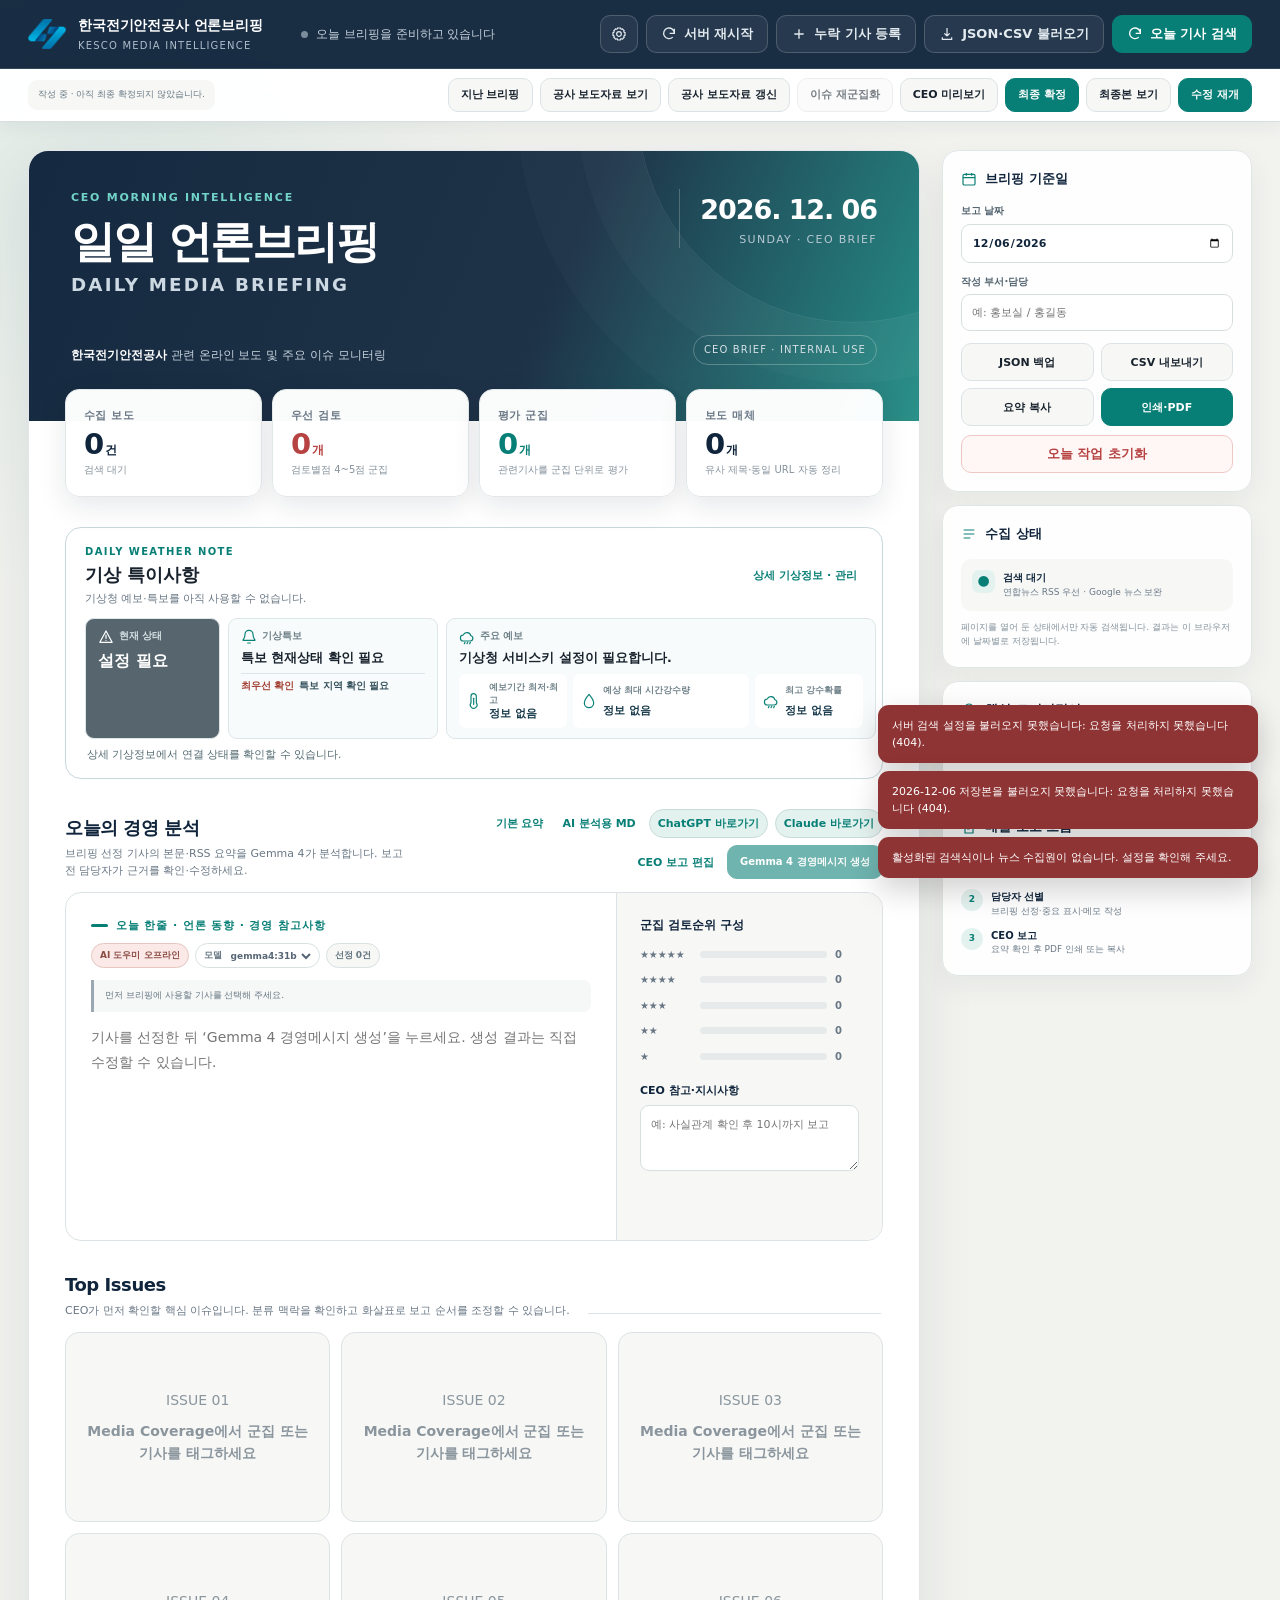
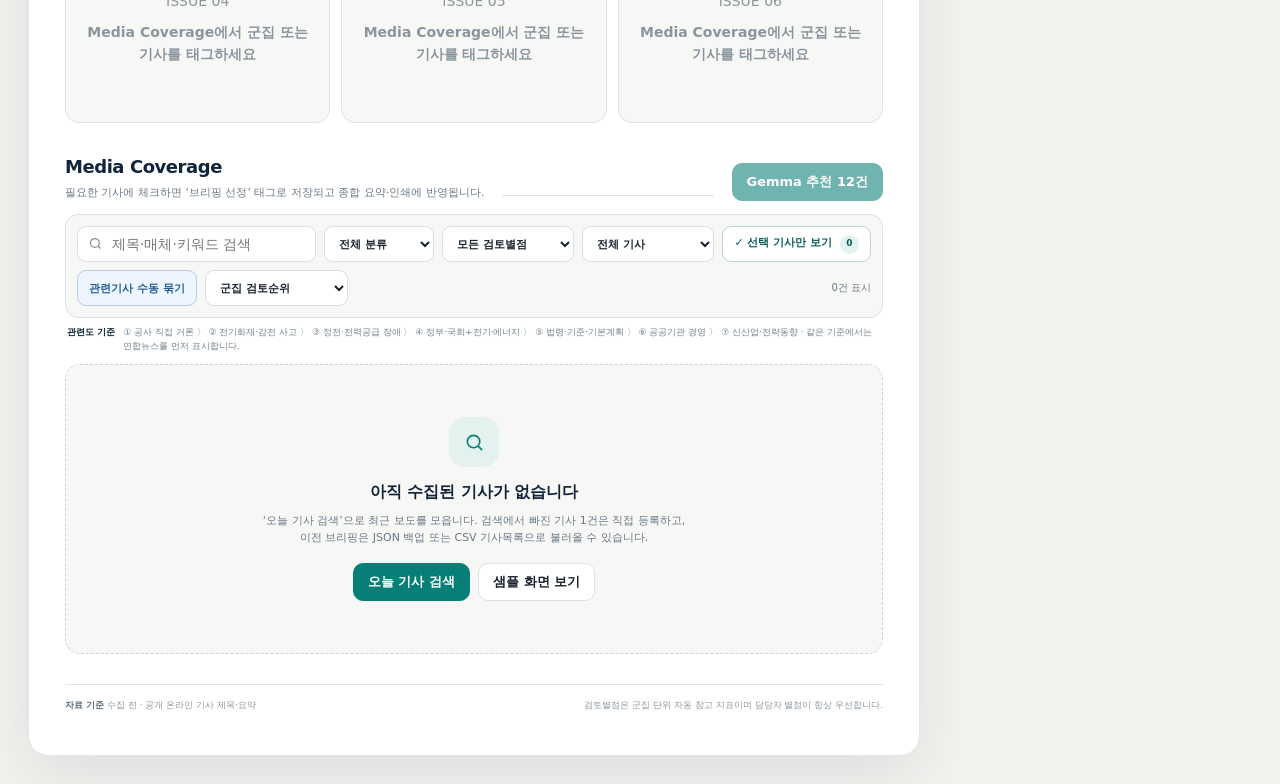
==== frontend/index.html @ 2bde9210 "feat: add external AI analysis shortcuts" ====
<!doctype html>
<html lang="ko">
<head>
  <meta charset="utf-8">
  <meta name="viewport" content="width=device-width, initial-scale=1">
  <meta name="color-scheme" content="light">
  <title>한국전기안전공사 CEO 언론브리핑</title>
  <link rel="icon" href="assets/kesco-symbol.png" type="image/png">
  <link rel="stylesheet" href="css/app.css?v=20260722-1">
  <link rel="stylesheet" href="css/print.css">
</head>
<body>
  <header class="appbar no-print">
    <div class="appbar-inner">
      <div class="brand" aria-label="한국전기안전공사 언론브리핑">
        <div class="brand-mark" aria-hidden="true">
          <img src="assets/kesco-symbol.png" alt="" width="38" height="30">
        </div>
        <div><strong>한국전기안전공사 언론브리핑</strong><small>KESCO MEDIA INTELLIGENCE</small></div>
      </div>
      <div class="appbar-status" aria-live="polite">
        <span id="statusDot" class="status-dot"></span>
        <span id="globalStatus">오늘 브리핑을 준비하고 있습니다</span>
        <strong id="searchProgressPercent" class="search-progress-percent" hidden>0%</strong>
      </div>
      <nav class="appbar-actions" aria-label="주요 작업">
        <button class="btn btn-ghost btn-icon" id="settingsBtn" title="검색 설정" aria-label="검색 설정">
          <svg viewBox="0 0 24 24" fill="none" stroke="currentColor" stroke-width="1.8"><path d="M12 15.5a3.5 3.5 0 1 0 0-7 3.5 3.5 0 0 0 0 7Z"/><path d="M19.4 15a1.7 1.7 0 0 0 .34 1.88l.06.06-2.83 2.83-.06-.06a1.7 1.7 0 0 0-1.88-.34 1.7 1.7 0 0 0-1.03 1.55V21h-4v-.08a1.7 1.7 0 0 0-1.03-1.55 1.7 1.7 0 0 0-1.88.34l-.06.06-2.83-2.83.06-.06A1.7 1.7 0 0 0 4.6 15a1.7 1.7 0 0 0-1.52-1H3v-4h.08A1.7 1.7 0 0 0 4.6 9a1.7 1.7 0 0 0-.34-1.88l-.06-.06 2.83-2.83.06.06A1.7 1.7 0 0 0 9 4.6 1.7 1.7 0 0 0 10 3.08V3h4v.08A1.7 1.7 0 0 0 15 4.6a1.7 1.7 0 0 0 1.88-.34l.06-.06 2.83 2.83-.06.06A1.7 1.7 0 0 0 19.4 9a1.7 1.7 0 0 0 1.52 1H21v4h-.08A1.7 1.7 0 0 0 19.4 15Z"/></svg>
        </button>
        <button class="btn btn-ghost" id="restartServerBtn" type="button" title="로컬 서버를 재시작합니다">
          <svg viewBox="0 0 24 24" fill="none" stroke="currentColor" stroke-width="2"><path d="M20 11a8 8 0 1 0-2.34 5.66M20 4v7h-7"/></svg>서버 재시작
        </button>
        <button class="btn btn-ghost hide-mobile" id="addArticleBtn" title="자동 검색에서 빠진 기사 1건을 직접 등록합니다">
          <svg viewBox="0 0 24 24" fill="none" stroke="currentColor" stroke-width="2"><path d="M12 5v14M5 12h14"/></svg>누락 기사 등록
        </button>
        <button class="btn btn-ghost hide-mobile" id="importBtn" title="이전에 내보낸 브리핑 JSON 백업 또는 CSV 기사목록을 불러옵니다">
          <svg viewBox="0 0 24 24" fill="none" stroke="currentColor" stroke-width="1.8"><path d="M12 3v12m0 0 4-4m-4 4-4-4M5 17v3h14v-3"/></svg>JSON·CSV 불러오기
        </button>
        <button class="btn btn-primary" id="refreshBtn" data-testid="refresh-news">
          <svg viewBox="0 0 24 24" fill="none" stroke="currentColor" stroke-width="2"><path d="M20 11a8 8 0 1 0-2.34 5.66M20 4v7h-7"/></svg><span>오늘 기사 검색</span>
        </button>
      </nav>
    </div>
    <div id="searchProgress" class="search-progress" role="progressbar" aria-label="오늘 기사 검색 진행률" aria-valuemin="0" aria-valuemax="100" aria-valuenow="0" hidden>
      <span id="searchProgressBar"></span>
    </div>
  </header>

  <section class="phase-actions no-print" aria-label="CEO 보고 작업">
    <div class="phase-actions-inner">
      <p class="briefing-state" id="briefingState">작성 중 · 아직 최종 확정되지 않았습니다.</p>
      <button class="btn btn-subtle" id="historyBtn">지난 브리핑</button>
      <button class="btn btn-subtle" id="viewKescoPressBtn">공사 보도자료 보기</button>
      <button class="btn btn-subtle" id="refreshKescoPressBtn" title="공사 홍보센터의 최신 보도자료 원문을 별도로 저장합니다">공사 보도자료 갱신</button>
      <button class="btn btn-subtle" id="reclusterBtn" data-testid="recluster-issues" disabled>이슈 재군집화</button>
      <button class="btn btn-subtle" id="previewBtn">CEO 미리보기</button>
      <button class="btn btn-primary" id="finalizeBtn">최종 확정</button>
      <button class="btn btn-subtle" id="finalReportBtn" hidden>최종본 보기</button>
      <button class="btn btn-primary" id="reopenBtn" hidden>수정 재개</button>
    </div>
  </section>

  <main class="workspace">
    <article class="report" id="report">
      <section class="report-masthead">
        <div class="masthead-top">
          <div>
            <p class="eyebrow">CEO Morning Intelligence</p>
            <h1>일일 언론브리핑<span>DAILY MEDIA BRIEFING</span></h1>
          </div>
          <div class="report-date-box">
            <strong id="mastheadDate">2026. 07. 15</strong>
            <span id="mastheadDay">WEDNESDAY · 08:00 KST</span>
          </div>
        </div>
        <div class="masthead-bottom">
          <div class="scope-line"><strong>한국전기안전공사</strong> 관련 온라인 보도 및 주요 이슈 모니터링</div>
          <div class="confidential">CEO BRIEF · INTERNAL USE</div>
        </div>
      </section>
      <div class="demo-banner">샘플 화면입니다. 실제 보고에 사용하기 전에 ‘오늘 기사 검색’을 실행하거나 실제 기사를 가져오세요.</div>

      <div class="report-body">
        <section class="kpis" aria-label="핵심 지표">
          <div class="kpi">
            <div class="kpi-label">수집 보도</div><div class="kpi-value" id="kpiTotal">0<small>건</small></div><div class="kpi-note" id="kpiTotalNote">검색 대기</div>
          </div>
          <div class="kpi risk">
            <div class="kpi-label">우선 검토</div><div class="kpi-value" id="kpiRisk">0<small>개</small></div><div class="kpi-note">검토별점 4~5점 군집</div>
          </div>
          <div class="kpi positive">
            <div class="kpi-label">평가 군집</div><div class="kpi-value" id="kpiPositive">0<small>개</small></div><div class="kpi-note">관련기사를 군집 단위로 평가</div>
          </div>
          <div class="kpi">
            <div class="kpi-label">보도 매체</div><div class="kpi-value" id="kpiSources">0<small>개</small></div><div class="kpi-note" id="kpiSourceNote">중복 제목 자동 정리</div>
          </div>
        </section>

        <section class="section weather-briefing weather-briefing-compact" id="weatherPanel" aria-labelledby="weatherTitle">
          <div class="weather-compact-heading">
            <div>
              <p class="weather-eyebrow">DAILY WEATHER NOTE</p>
              <h2 id="weatherTitle">기상 특이사항</h2>
              <p id="weatherCompactSource">기상청 예보·특보를 확인하는 중입니다.</p>
            </div>
            <button class="mini-action no-print" id="weatherOpenBtn" type="button">상세 기상정보 · 관리</button>
          </div>
          <div class="weather-compact-content">
            <div class="weather-compact-level">
              <div class="weather-compact-label"><svg aria-hidden="true" viewBox="0 0 24 24"><path d="M12 3 2.8 20h18.4L12 3Z"/><path d="M12 9v5m0 3h.01"/></svg><span>현재 상태</span></div>
              <strong id="weatherCompactLevel">확인 중</strong>
            </div>
            <div class="weather-compact-item">
              <div class="weather-compact-label"><svg aria-hidden="true" viewBox="0 0 24 24"><path d="M18 8a6 6 0 0 0-12 0c0 7-3 7-3 9h18c0-2-3-2-3-9ZM10 21h4"/></svg><span>기상특보</span></div>
              <strong id="weatherCompactAlerts">특보 상태 확인 중</strong>
              <p class="weather-compact-focus"><span>최우선 확인</span><b id="weatherCompactFocus">지역 확인 중</b></p>
            </div>
            <div class="weather-compact-item weather-compact-forecast">
              <div class="weather-compact-label"><svg aria-hidden="true" viewBox="0 0 24 24"><path d="M7 18h10a4 4 0 0 0 .7-7.9A6 6 0 0 0 6.3 9 4.5 4.5 0 0 0 7 18Z"/><path d="m9 20-1 2m5-2-1 2m5-2-1 2"/></svg><span>주요 예보</span></div>
              <strong id="weatherCompactForecast">예보를 불러오는 중입니다.</strong>
              <div class="weather-compact-metrics" aria-label="핵심 기상 수치">
                <span><svg aria-hidden="true" viewBox="0 0 24 24"><path d="M14 14.8V5a4 4 0 0 0-8 0v9.8a5 5 0 1 0 8 0Z"/><path d="M10 8v9"/></svg><b>예보기간 최저·최고</b><strong id="weatherCompactTemperature">확인 중</strong></span>
                <span><svg aria-hidden="true" viewBox="0 0 24 24"><path d="M12 2S5 10 5 15a7 7 0 0 0 14 0c0-5-7-13-7-13Z"/></svg><b>예상 최대 시간강수량</b><strong id="weatherCompactRainfall">확인 중</strong></span>
                <span><svg aria-hidden="true" viewBox="0 0 24 24"><path d="M7 18h10a4 4 0 0 0 .7-7.9A6 6 0 0 0 6.3 9 4.5 4.5 0 0 0 7 18Z"/><path d="m9 20-1 2m5-2-1 2m5-2-1 2"/></svg><b>최고 강수확률</b><strong id="weatherCompactProbability">확인 중</strong></span>
              </div>
            </div>
          </div>
          <p class="weather-compact-notice" id="weatherCompactNotice" role="status"></p>
        </section>

        <section class="section">
          <div class="section-heading">
            <div><h2>오늘의 경영 분석</h2><p>브리핑 선정 기사의 본문·RSS 요약을 Gemma 4가 분석합니다. 보고 전 담당자가 근거를 확인·수정하세요.</p></div>
            <div class="section-rule"></div>
            <div class="summary-heading-actions no-print">
              <button class="mini-action" id="ruleSummaryBtn">기본 요약</button>
              <button class="mini-action" id="markdownExportBtn">AI 분석용 MD</button>
              <button class="mini-action external-ai-shortcut" id="chatGptShortcutBtn" type="button" title="분석 프롬프트를 복사하고 ChatGPT 새 대화를 엽니다. MD 파일은 직접 첨부하세요.">ChatGPT 바로가기</button>
              <button class="mini-action external-ai-shortcut" id="claudeShortcutBtn" type="button" title="분석 프롬프트를 복사하고 Claude 새 대화를 엽니다. MD 파일은 직접 첨부하세요.">Claude 바로가기</button>
              <button class="mini-action" id="reportDraftBtn">CEO 보고 편집</button>
              <button class="btn btn-primary ai-generate-btn" id="generateAiSummaryBtn">Gemma 4 경영메시지 생성</button>
            </div>
          </div>
          <div class="summary-card">
            <div class="summary-main">
              <div class="summary-label">오늘 한줄 · 언론 동향 · 경영 참고사항</div>
              <div class="ai-summary-tools no-print">
                <span class="ai-pill" id="aiConnectionState">AI 도우미 확인 중</span>
                <label class="ai-model-wrap" for="aiModelSelect">모델
                  <select class="ai-model-select" id="aiModelSelect"><option value="gemma4:31b">gemma4:31b</option><option value="gemma4:26b">gemma4:26b</option><option value="gemma4:e4b">gemma4:e4b</option><option value="gemma4:e2b">gemma4:e2b</option></select>
                </label>
                <span class="ai-pill" id="aiCoverageState">선정 0건</span>
              </div>
              <div class="ai-summary-status no-print" id="aiSummaryStatus">원클릭 실행 파일로 AI 도우미를 시작하면 선정 기사 분석을 사용할 수 있습니다.</div>
              <textarea id="summaryEditor" class="summary-editor" aria-label="CEO 핵심 경영메시지" placeholder="기사를 선정한 뒤 ‘Gemma 4 경영메시지 생성’을 누르세요. 생성 결과는 직접 수정할 수 있습니다."></textarea>
              <div id="printSummary" class="print-summary"></div>
            </div>
            <aside class="summary-side">
              <h3>군집 검토순위 구성</h3>
              <div class="risk-stack">
                <div class="risk-row"><span>★★★★★</span><div class="risk-track"><div id="star5Bar" class="risk-fill star-5" style="width:0"></div></div><strong id="star5Count">0</strong></div>
                <div class="risk-row"><span>★★★★</span><div class="risk-track"><div id="star4Bar" class="risk-fill star-4" style="width:0"></div></div><strong id="star4Count">0</strong></div>
                <div class="risk-row"><span>★★★</span><div class="risk-track"><div id="star3Bar" class="risk-fill star-3" style="width:0"></div></div><strong id="star3Count">0</strong></div>
                <div class="risk-row"><span>★★</span><div class="risk-track"><div id="star2Bar" class="risk-fill star-2" style="width:0"></div></div><strong id="star2Count">0</strong></div>
                <div class="risk-row"><span>★</span><div class="risk-track"><div id="star1Bar" class="risk-fill star-1" style="width:0"></div></div><strong id="star1Count">0</strong></div>
              </div>
              <div class="action-note">
                <label for="actionNote">CEO 참고·지시사항</label>
                <textarea id="actionNote" placeholder="예: 사실관계 확인 후 10시까지 보고"></textarea>
                <div id="printActionNote" class="print-action-note"></div>
              </div>
            </aside>
          </div>
        </section>

        <section class="section">
          <div class="section-heading"><div><h2>Top Issues</h2><p>CEO가 먼저 확인할 핵심 이슈입니다. 분류 맥락을 확인하고 화살표로 보고 순서를 조정할 수 있습니다.</p></div><div class="section-rule"></div></div>
          <div class="issues-grid" id="topIssues"></div>
        </section>

        <section class="section" id="articlesSection">
          <div class="section-heading"><div><h2>Media Coverage</h2><p>필요한 기사에 체크하면 ‘브리핑 선정’ 태그로 저장되고 종합 요약·인쇄에 반영됩니다.</p></div><div class="section-rule"></div><button class="btn btn-primary no-print" id="autoSelectBtn" type="button" aria-busy="false">Gemma 추천 12건</button></div>
          <div class="article-toolbar no-print">
            <div class="search-box">
              <svg viewBox="0 0 24 24" fill="none" stroke="currentColor" stroke-width="2"><circle cx="11" cy="11" r="7"/><path d="m20 20-4-4"/></svg>
              <label class="sr-only" for="articleSearch">기사 내 검색</label>
              <input id="articleSearch" type="search" placeholder="제목·매체·키워드 검색">
            </div>
            <label class="sr-only" for="categoryFilter">분류 필터</label>
            <select id="categoryFilter" class="control-select"><option value="all">전체 분류</option></select>
            <label class="sr-only" for="riskFilter">검토별점 필터</label>
            <select id="riskFilter" class="control-select">
              <option value="all">모든 검토별점</option><option value="5">★★★★★</option><option value="4">★★★★</option><option value="3">★★★</option><option value="2">★★</option><option value="1">★</option>
            </select>
            <label class="sr-only" for="selectionFilter">선정 상태 필터</label>
            <select id="selectionFilter" class="control-select"><option value="all">전체 기사</option><option value="selected">브리핑 선정만</option><option value="starred">중요 표시만</option><option value="unselected">미선정만</option></select>
            <button type="button" id="selectedOnlyBtn" class="selection-toggle" aria-pressed="false">✓ 선택 기사만 보기 <strong id="selectedOnlyCount">0</strong></button>
            <button type="button" id="manualGroupModeBtn" class="manual-group-btn">관련기사 수동 묶기</button>
            <label class="sr-only" for="sortOrder">정렬</label>
            <select id="sortOrder" class="control-select"><option value="review">군집 검토순위</option><option value="relevance">공사 관련도순</option><option value="collection">관련기사 수집순</option><option value="newest">최신순</option><option value="source">매체순</option></select>
            <span class="count-label" id="visibleCount">0건 표시</span>
          </div>
          <div class="relevance-guide no-print"><strong>관련도 기준</strong><span>① 공사 직접 거론 〉 ② 전기화재·감전 사고 〉 ③ 정전·전력공급 장애 〉 ④ 정부·국회+전기·에너지 〉 ⑤ 법령·기준·기본계획 〉 ⑥ 공공기관 경영 〉 ⑦ 신산업·전략동향 · 같은 기준에서는 연합뉴스를 먼저 표시합니다.</span></div>
          <div class="articles" id="articleList" data-testid="article-list"></div>
        </section>

        <footer class="report-footer">
          <div><strong>자료 기준</strong> <span id="footerTimestamp">수집 전</span> · 공개 온라인 기사 제목·요약</div>
          <div>검토별점은 군집 단위 자동 참고 지표이며 담당자 별점이 항상 우선합니다.</div>
        </footer>
      </div>
    </article>

    <aside class="side-panel no-print">
      <section class="side-card">
        <h2>
          <svg viewBox="0 0 24 24" fill="none" stroke="currentColor" stroke-width="1.8"><rect x="3" y="5" width="18" height="16" rx="2"/><path d="M16 3v4M8 3v4M3 10h18"/></svg>
          브리핑 기준일
        </h2>
        <div class="field"><label for="reportDate">보고 날짜</label><input id="reportDate" class="date-input" type="date"></div>
        <div class="field"><label for="preparedBy">작성 부서·담당</label><input id="preparedBy" type="text" placeholder="예: 홍보실 / 홍길동"></div>
        <div class="side-actions">
          <button class="btn btn-subtle" id="exportBtn">JSON 백업</button>
          <button class="btn btn-subtle" id="csvBtn">CSV 내보내기</button>
          <button class="btn btn-subtle" id="copySummaryBtn">요약 복사</button>
          <button class="btn btn-primary" id="printBtn">인쇄·PDF</button>
        </div>
        <button class="btn btn-danger" id="resetTodayBtn" type="button">오늘 작업 초기화</button>
      </section>

      <section class="side-card">
        <h2>
          <svg viewBox="0 0 24 24" fill="none" stroke="currentColor" stroke-width="1.8"><path d="M4 6h16M4 12h16M4 18h10"/></svg>
          수집 상태
        </h2>
        <div class="source-state" id="sourceStateBox">
          <div class="source-line">
            <div class="source-icon">●</div>
            <div><strong id="sourceStateTitle">검색 대기</strong><span id="sourceStateDetail">연합뉴스 RSS 우선 · Google 뉴스 보완</span></div>
          </div>
        </div>
        <details class="collection-errors" id="collectionErrors" hidden>
          <summary id="collectionErrorsSummary">수집 오류 상세</summary>
          <ul id="collectionErrorsList"></ul>
        </details>
        <p class="helper">페이지를 열어 둔 상태에서만 자동 검색됩니다. 결과는 이 브라우저에 날짜별로 저장됩니다.</p>
      </section>

      <section class="side-card">
        <h2>
          <svg viewBox="0 0 24 24" fill="none" stroke="currentColor" stroke-width="1.8"><path d="M20 13c0 5-3.5 8-8 8s-8-3-8-8 3.5-10 8-10 8 5 8 10Z"/><path d="M8 13h8M12 9v8"/></svg>
          핵심 모니터링어
        </h2>
        <div class="keyword-cloud" id="keywordCloud"></div>
        <button class="mini-action" id="editKeywordsBtn" style="margin-top:12px">검색식 편집 →</button>
      </section>

      <section class="side-card">
        <h2>
          <svg viewBox="0 0 24 24" fill="none" stroke="currentColor" stroke-width="1.8"><path d="M6 3h12v18H6zM9 7h6M9 11h6M9 15h4"/></svg>
          매일 보고 흐름
        </h2>
        <div class="workflow">
          <div class="workflow-step"><span>1</span><div><strong>자동 수집</strong><small>열 때 당일 기사 검색·중복 제거</small></div></div>
          <div class="workflow-step"><span>2</span><div><strong>담당자 선별</strong><small>브리핑 선정·중요 표시·메모 작성</small></div></div>
          <div class="workflow-step"><span>3</span><div><strong>CEO 보고</strong><small>요약 확인 후 PDF 인쇄 또는 복사</small></div></div>
        </div>
      </section>
    </aside>
  </main>

  <input id="fileInput" type="file" accept=".json,.csv,application/json,text/csv" hidden>

  <div class="overlay" id="weatherOverlay" role="dialog" aria-modal="true" aria-labelledby="weatherDetailTitle">
    <div class="modal weather-detail-modal">
      <div class="modal-header"><div><h2 id="weatherDetailTitle">상세 기상정보·선제대응 검토</h2><p id="weatherSourceMeta">기상청 예보·특보 연결 상태를 확인하는 중입니다.</p></div><button class="close-btn" data-close="weatherOverlay" aria-label="닫기">×</button></div>
      <div class="modal-body">
        <div class="weather-detail-toolbar no-print">
          <label class="weather-region-control">표시 권역
            <select id="weatherRegionSelect">
              <option value="national">전국</option>
              <option value="capital">수도권</option>
              <option value="gangwon">강원권</option>
              <option value="chungcheong">충청권</option>
              <option value="honam">호남권</option>
              <option value="yeongnam">영남권</option>
              <option value="jeju">제주권</option>
            </select>
          </label>
        </div>
        <div class="weather-detail-tabs no-print" role="tablist" aria-label="상세 기상정보 구분">
          <button class="active" type="button" role="tab" aria-selected="true" data-weather-tab="overview">종합판단</button>
          <button type="button" role="tab" aria-selected="false" data-weather-tab="response">특보·대응 <span id="weatherResponseTabCount">0</span></button>
          <button type="button" role="tab" aria-selected="false" data-weather-tab="regions">권역비교</button>
        </div>
        <div class="weather-briefing weather-detail-shell" id="weatherDetailPanel">
          <div class="weather-tab-panel active" data-weather-tab-panel="overview" role="tabpanel">
            <div class="weather-overview-card" id="weatherOverviewCard">
              <div class="weather-level-box">
                <span id="weatherLevelLabel">전국 위험도</span>
                <strong id="weatherLevel">확인 중</strong>
                <small id="weatherAlertCount">특보 상태 확인 중</small>
              </div>
              <div class="weather-days" id="weatherDays" aria-label="7일 기상 전망"></div>
            </div>
            <div class="weather-detail-insights" id="weatherDetailInsights" aria-label="핵심 위험 판단">
              <article class="priority"><span>최우선 확인 지역</span><strong id="weatherDetailPriority">확인 중</strong><small>공식 특보 최고 단계 기준</small></article>
              <article><span>최대 시간강수량</span><strong id="weatherDetailRainfall">확인 중</strong><small id="weatherDetailRainfallPlace"></small></article>
              <article><span>예상 최고기온</span><strong id="weatherDetailTemperature">확인 중</strong><small id="weatherDetailTemperaturePlace"></small></article>
              <article><span>공식 특보</span><strong id="weatherDetailAlertSummary">확인 중</strong><small>현재·예비 구분</small></article>
            </div>
            <div class="weather-status" id="weatherStatus" role="status">기상정보를 불러오는 중입니다.</div>
            <section class="weather-detail-section weather-source-section">
              <div class="weather-detail-section-head"><div><h3>정보 최신성</h3><p>기상청 발표시각과 수집 상태</p></div></div>
              <div class="weather-source-grid" id="weatherSourceGrid"></div>
            </section>
          </div>
          <div class="weather-tab-panel" data-weather-tab-panel="response" role="tabpanel" hidden>
            <section class="weather-detail-section first">
              <div class="weather-detail-section-head"><div><h3>선제대응 위험 신호</h3><p>전기안전 영향과 점검사항을 확인하고 보고 반영 여부를 편집합니다.</p></div></div>
              <div class="weather-risk-list" id="weatherRiskList"></div>
            </section>
            <section class="weather-detail-section">
              <div class="weather-detail-section-head"><div><h3>공식 기상특보 원문</h3><p>현재·예비특보의 발효 지역과 시각</p></div></div>
              <div class="weather-official-alerts" id="weatherOfficialAlerts"></div>
            </section>
          </div>
          <div class="weather-tab-panel" data-weather-tab-panel="regions" role="tabpanel" hidden>
            <section class="weather-detail-section first">
              <div class="weather-detail-section-head"><div><h3>권역별 예보 비교</h3><p>선택 날짜의 기온·강수량·확률·풍속을 6개 권역에서 비교합니다.</p></div><label>비교 날짜 <select id="weatherComparisonDaySelect"></select></label></div>
              <div class="weather-region-comparison" id="weatherRegionComparison"></div>
            </section>
          </div>
        </div>
      </div>
      <div class="modal-footer"><button class="btn" data-close="weatherOverlay">닫기</button><button class="mini-action" id="weatherRefreshBtn" type="button">기상정보 새로고침</button><button class="mini-action" id="weatherExcludeBtn" type="button" hidden>보고 반영 해제</button><button class="btn btn-primary" id="weatherReviewBtn" type="button">CEO 보고 반영 검토</button></div>
    </div>
  </div>

  <div class="overlay" id="historyOverlay" role="dialog" aria-modal="true" aria-labelledby="historyTitle">
    <div class="modal">
      <div class="modal-header"><h2 id="historyTitle">지난 언론브리핑·CEO 보고서</h2><button class="close-btn" data-close="historyOverlay" aria-label="닫기">×</button></div>
      <div class="modal-body">
        <p class="history-helper">저장된 작업본을 다시 열거나, 날짜별로 확정된 CEO 보고서를 읽기 전용 문서로 조회할 수 있습니다.</p>
        <div class="history-list" id="historyList"></div>
      </div>
    </div>
  </div>

  <div class="overlay" id="kescoPressOverlay" role="dialog" aria-modal="true" aria-labelledby="kescoPressTitle">
    <div class="modal press-release-modal">
      <div class="modal-header"><div><h2 id="kescoPressTitle">공사 보도자료 원문</h2><p id="kescoPressMeta">저장된 원문을 불러오는 중입니다.</p></div><button class="close-btn" data-close="kescoPressOverlay" aria-label="닫기">×</button></div>
      <div class="modal-body"><div class="press-release-list" id="kescoPressList"></div></div>
      <div class="modal-footer"><button class="btn" data-close="kescoPressOverlay">닫기</button><button class="btn btn-primary" id="refreshKescoPressModalBtn">최신 보도자료 가져오기</button></div>
    </div>
  </div>

  <div class="overlay" id="settingsOverlay" role="dialog" aria-modal="true" aria-labelledby="settingsTitle">
    <div class="modal">
      <div class="modal-header"><h2 id="settingsTitle">검색 및 자동화 설정</h2><button class="close-btn" data-close="settingsOverlay" aria-label="닫기">×</button></div>
      <div class="modal-body">
        <section class="settings-section">
          <h3>매일 실행</h3>
          <p>HTML을 열었을 때 당일 저장본이 없으면 자동으로 새 기사를 검색합니다.</p>
          <div class="settings-grid">
            <div class="setting-box toggle-line"><input id="settingAutoRun" type="checkbox"><div><strong>하루 한 번 자동 검색</strong><small>브라우저가 닫혀 있으면 실행되지 않습니다.</small></div></div>
            <div class="setting-box"><div class="field"><label for="settingLookback">검색 기간</label><select id="settingLookback"><option value="24">현재 시각 기준 최근 24시간</option></select></div></div>
          </div>
        </section>

        <section class="settings-section">
          <h3>기사 검색식</h3>
          <p>분류별 검색식입니다. 체크를 해제하면 해당 검색은 실행하지 않습니다.</p>
          <div class="query-list" id="querySettings"></div>
        </section>

        <section class="settings-section">
          <h3>판별 키워드</h3>
          <p>쉼표로 구분합니다. 위험도·긍부정 분류는 제목과 기사 요약의 단어 일치에 기반합니다.</p>
          <div class="settings-grid">
            <div class="field"><label for="settingCoreKeywords">기관 핵심어</label><textarea id="settingCoreKeywords" rows="3"></textarea></div>
            <div class="field"><label for="settingRiskKeywords">위기·주의어</label><textarea id="settingRiskKeywords" rows="3"></textarea></div>
            <div class="field"><label for="settingPositiveKeywords">긍정어</label><textarea id="settingPositiveKeywords" rows="3"></textarea></div>
            <div class="field"><label for="settingExcludeKeywords">제외어</label><textarea id="settingExcludeKeywords" rows="3" placeholder="예: 동명이인, 채용공고"></textarea></div>
          </div>
        </section>

        <section class="settings-section">
          <h3>데이터 연결</h3>
          <p>연합뉴스 공식 RSS를 먼저 읽고 Google 뉴스 RSS로 보완하며, 수집 경로가 실패하면 GDELT 공개 기사 색인을 시도합니다.</p>
          <div class="setting-box toggle-line" style="margin-bottom:11px"><input id="settingYonhap" type="checkbox"><div><strong>연합뉴스 공식 RSS 우선 수집</strong><small>최근 종합 뉴스에서 지정 관련도 기준과 일치하는 기사만 반영합니다.</small></div></div>
          <div class="setting-box toggle-line" style="margin-bottom:11px"><input id="settingOpmPress" type="checkbox"><div><strong>국무조정실(총리실) 보도자료 직접 수집</strong><small>opm.go.kr 보도자료 목록을 직접 읽어옵니다.</small></div></div>
          <div class="setting-box toggle-line" style="margin-bottom:11px"><input id="settingMePress" type="checkbox"><div><strong>기후에너지환경부 보도자료 직접 수집</strong><small>me.go.kr 보도자료 목록을 직접 읽어옵니다.</small></div></div>
          <div class="field"><label for="settingEndpoint">기관용 뉴스 API 프록시 URL (선택)</label><input id="settingEndpoint" type="text" placeholder="https://내부주소/news?q={query}&hours={hours}"></div>
          <div class="field"><label for="settingMaxRecords">검색식당 수집 상한</label><select id="settingMaxRecords"><option value="20">20건</option><option value="30">30건</option><option value="50">50건 (권장)</option><option value="75">75건</option><option value="100">100건</option></select></div>
          <div class="field"><label for="settingCollectionLimit">중복 제거 후 전체 수집 상한</label><select id="settingCollectionLimit"><option value="100">100건</option><option value="150">150건</option><option value="200">200건</option><option value="300">300건</option><option value="400">400건 (권장)</option></select></div>
          <div class="security-note">RSS·GDELT 수집은 이 컴퓨터의 로컬 서버(127.0.0.1:8787)가 직접 호출하며 외부 공개 프록시를 거치지 않습니다. 기관용 뉴스 API를 연결할 경우 비밀키는 서버 쪽 프록시 URL에 보관하고 이 화면에는 입력하지 마세요.</div>
        </section>
      </div>
      <div class="modal-footer"><button class="btn btn-subtle" id="resetSettingsBtn">기본값 복원</button><button class="btn" data-close="settingsOverlay">취소</button><button class="btn btn-primary" id="saveSettingsBtn">저장</button></div>
    </div>
  </div>

  <div class="overlay" id="articleOverlay" role="dialog" aria-modal="true" aria-labelledby="articleModalTitle">
    <div class="modal small">
      <div class="modal-header"><h2 id="articleModalTitle">누락 기사 직접 등록</h2><button class="close-btn" data-close="articleOverlay" aria-label="닫기">×</button></div>
      <form id="articleForm">
        <div class="modal-body form-grid">
          <div class="field full"><label class="required" for="manualTitle">기사 제목</label><input id="manualTitle" required type="text"></div>
          <div class="field"><label class="required" for="manualSource">매체명</label><input id="manualSource" required type="text"></div>
          <div class="field"><label for="manualDate">보도 일시</label><input id="manualDate" type="datetime-local"></div>
          <div class="field full"><label for="manualUrl">기사 URL</label><input id="manualUrl" type="url" placeholder="https://"></div>
          <div class="field"><label for="manualCategory">분류</label><select id="manualCategory"></select></div>
          <div class="field full"><label for="manualDescription">기사 요약</label><textarea id="manualDescription" rows="4"></textarea></div>
        </div>
        <div class="modal-footer"><button type="button" class="btn" data-close="articleOverlay">취소</button><button type="submit" class="btn btn-primary">브리핑에 추가</button></div>
      </form>
    </div>
  </div>

  <div class="overlay" id="clusterOverlay" role="dialog" aria-modal="true" aria-labelledby="clusterModalTitle">
    <div class="modal cluster-modal">
      <div class="modal-header"><h2 id="clusterModalTitle">이슈 재군집화 제안</h2><button class="close-btn" data-close="clusterOverlay" aria-label="닫기">×</button></div>
      <div class="modal-body">
        <p class="cluster-helper">제안 생성만으로 작업본은 바뀌지 않습니다. 기사 묶음을 검토한 뒤 아래의 ‘제안 적용’을 눌러야 반영됩니다.</p>
        <div class="cluster-threshold">
          <div class="cluster-threshold-head"><label for="clusterThreshold">기사 유사도 기준</label><strong id="clusterThresholdValue">40%</strong></div>
          <input id="clusterThreshold" type="range" min="15" max="70" step="5" value="40" aria-describedby="clusterThresholdHint">
          <div class="cluster-threshold-scale"><span>15% · 가장 넓게 묶기</span><span>70% · 엄격하게 묶기</span></div>
          <div class="cluster-threshold-actions"><p id="clusterThresholdHint">40%는 비슷한 제목과 사건 단서를 균형 있게 반영합니다.</p><button class="btn btn-subtle" id="clusterRecalculateBtn" type="button">이 기준으로 다시 계산</button></div>
        </div>
        <div class="cluster-meta" id="clusterProposalMeta"></div>
        <div class="cluster-diff" id="clusterDiffSummary"></div>
        <div class="cluster-proposals" id="clusterProposalList"></div>
      </div>
      <div class="modal-footer"><button class="btn" data-close="clusterOverlay">취소</button><button class="btn btn-primary" id="clusterApplyBtn">제안 적용</button></div>
    </div>
  </div>

  <div class="overlay" id="autoSelectionOverlay" role="dialog" aria-modal="true" aria-labelledby="autoSelectionTitle">
    <div class="modal auto-selection-modal">
      <div class="modal-header"><div><h2 id="autoSelectionTitle">Gemma 브리핑 기사 추천</h2><p>추천 생성만으로 선정 상태는 바뀌지 않습니다. 기존 수동 선정은 해제하지 않습니다.</p></div><button class="close-btn" id="autoSelectionCloseBtn" aria-label="닫기">×</button></div>
      <div class="modal-body">
        <div class="auto-selection-meta" id="autoSelectionMeta"></div>
        <div class="auto-selection-list" id="autoSelectionList"></div>
        <p class="auto-selection-limitations" id="autoSelectionLimitations" hidden></p>
      </div>
      <div class="modal-footer"><button class="btn" type="button" id="autoSelectionCloseBtnFooter" data-close="autoSelectionOverlay">취소</button><button class="btn btn-primary" id="autoSelectionApplyBtn" type="button">추천 적용</button></div>
    </div>
  </div>

  <div class="overlay" id="manualGroupOverlay" role="dialog" aria-modal="true" aria-labelledby="manualGroupTitle">
    <div class="modal manual-group-modal">
      <div class="modal-header"><div><h2 id="manualGroupTitle">관련기사 수동 묶기</h2><p>기존 묶음을 선택하면 그 안의 기사 전체가 함께 합쳐집니다. 브리핑 선정 상태에는 영향을 주지 않습니다.</p></div><button class="close-btn" id="manualGroupCloseBtn" aria-label="닫기">×</button></div>
      <div class="modal-body">
        <div class="manual-group-search"><label class="sr-only" for="manualGroupSearch">묶을 기사 검색</label><input id="manualGroupSearch" type="search" placeholder="제목·매체 검색"></div>
        <div class="manual-group-list" id="manualGroupList"></div>
      </div>
      <div class="modal-footer manual-group-footer"><span>선택 <strong id="manualGroupUnitCount">0</strong>개 · 전체 기사 <strong id="manualGroupCount">0</strong>건</span><button class="btn" id="manualGroupCancelBtn">취소</button><button class="btn btn-primary" id="manualGroupBtn" disabled>선택한 묶음·기사를 하나로 합치기</button></div>
    </div>
  </div>

  <div class="overlay" id="reportDraftOverlay" role="dialog" aria-modal="true" aria-labelledby="reportDraftTitle">
    <div class="modal report-draft-modal">
      <div class="modal-header"><div><h2 id="reportDraftTitle">CEO 보고 편집</h2><p>Gemma 실행 기록은 보존되며, 여기 저장한 편집본이 CEO 미리보기의 AI 심층 분석에 우선 적용됩니다.</p></div><button class="close-btn" id="reportDraftCloseBtn" aria-label="닫기">×</button></div>
      <div class="modal-body report-draft-body">
        <div id="reportDraftStatus" class="report-draft-status"></div>
        <div class="field"><label for="reportDraftSource">분석 출처</label><input id="reportDraftSource" type="text" placeholder="예: 고성능 AI 모델명"></div>
        <section class="report-draft-pane">
          <div class="report-draft-pane-head"><div><h3>외부 AI 분석 붙여넣기</h3><p>외부 AI가 작성한 일반 텍스트를 형식 변환 없이 그대로 붙여넣으세요.</p></div><button class="btn btn-subtle" id="validateExternalAnalysisBtn" type="button">CEO 보고 본문에 반영</button></div>
          <textarea id="externalAnalysisPaste" class="report-text-editor" rows="9" placeholder="외부 AI가 작성한 분석 내용을 그대로 붙여넣으세요."></textarea>
        </section>
        <section class="report-draft-pane">
          <div class="report-draft-pane-head"><div><h3>CEO 보고 분석 본문</h3><p>미리보기에 표시할 문구를 일반 텍스트로 직접 수정할 수 있습니다.</p></div><button class="btn btn-subtle" id="loadGemmaDraftBtn" type="button">Gemma 결과 불러오기</button></div>
          <textarea id="reportDraftContent" class="report-text-editor report-content-editor" rows="22"></textarea>
        </section>
      </div>
      <div class="modal-footer"><button class="btn" id="previewReportDraftBtn" type="button">CEO 미리보기</button><button class="btn btn-primary" id="saveReportDraftBtn" type="button">편집본 저장</button></div>
    </div>
  </div>

  <div class="overlay" id="evidenceFailureOverlay" role="dialog" aria-modal="true" aria-labelledby="evidenceFailureTitle">
    <div class="modal evidence-failure-modal">
      <div class="modal-header"><div><h2 id="evidenceFailureTitle">AI 분석자료를 생성할 수 없습니다</h2><p id="evidenceFailureSummary"></p></div><button class="close-btn" data-close="evidenceFailureOverlay" aria-label="닫기">×</button></div>
      <div class="modal-body"><p class="evidence-failure-guide">각 이슈의 관련기사에서 정상 본문이 확보된 다른 기사를 선택한 뒤 다시 생성해 주세요. 오류 기사는 자동으로 교체하거나 조용히 제외하지 않습니다.</p><div id="evidenceFailureList" class="evidence-failure-list"></div></div>
      <div class="modal-footer"><button class="btn" data-close="evidenceFailureOverlay">닫기</button></div>
    </div>
  </div>

  <div class="toast-region" id="toastRegion" aria-live="polite"></div>

  <script src="js/restart-guard.js?v=20260720-1"></script>
  <script type="module" src="js/app.js?v=20260722-1"></script>
</body>
</html>
---- frontend/css/app.css ----
:root {
  --navy: #10253c;
  --navy-2: #193752;
  --ink: #18222d;
  --muted: #697785;
  --line: #dce2e5;
  --paper: #ffffff;
  --canvas: #f2f3ef;
  --soft: #f7f8f6;
  --teal: #087f76;
  --teal-dark: #075f59;
  --teal-soft: #e4f2ef;
  --amber: #c97a16;
  --amber-soft: #fff2dc;
  --red: #b64242;
  --red-soft: #fae9e7;
  --blue: #326c9c;
  --blue-soft: #e8f0f7;
  --shadow: 0 20px 60px rgba(16, 37, 60, .09);
  --radius: 16px;
}

* { box-sizing: border-box; }
html { scroll-behavior: smooth; }
body {
  margin: 0;
  color: var(--ink);
  background:
    radial-gradient(circle at 8% 8%, rgba(8,127,118,.08), transparent 26rem),
    var(--canvas);
  font-family: Pretendard, "Noto Sans KR", "Apple SD Gothic Neo", system-ui, -apple-system, BlinkMacSystemFont, "Segoe UI", sans-serif;
  font-size: 14px;
  line-height: 1.55;
}
button, input, textarea, select { font: inherit; }
button { cursor: pointer; }
button:disabled { cursor: not-allowed; opacity: .58; }
button[aria-busy="true"] { cursor: progress; }
a { color: inherit; }
.sr-only {
  position: absolute; width: 1px; height: 1px; padding: 0; margin: -1px;
  overflow: hidden; clip: rect(0, 0, 0, 0); white-space: nowrap; border: 0;
}

.appbar {
  position: sticky;
  top: 0;
  z-index: 40;
  background: rgba(16, 37, 60, .96);
  color: #fff;
  border-bottom: 1px solid rgba(255,255,255,.12);
  backdrop-filter: blur(16px);
}
.appbar-inner {
  max-width: 1500px;
  min-height: 68px;
  margin: 0 auto;
  padding: 10px 28px;
  display: flex;
  align-items: center;
  gap: 18px;
}
.brand { display: flex; align-items: center; gap: 12px; min-width: 255px; }
.brand-mark {
  width: 38px; height: 38px;
  flex: 0 0 38px;
  display: grid; place-items: center;
  border-radius: 0;
  background: none;
  box-shadow: none;
}
.brand-mark img { display: block; width: 38px; height: auto; max-height: 38px; object-fit: contain; }
.brand strong { display: block; font-size: 14px; letter-spacing: -.01em; }
.brand small { display: block; margin-top: 1px; color: #aebdcb; font-size: 10px; letter-spacing: .12em; }
.appbar-status {
  display: flex; align-items: center; gap: 8px;
  min-width: 0; color: #c6d2dd; font-size: 12px;
}
.search-progress-percent { color: #fff; font-size: 11px; font-variant-numeric: tabular-nums; }
.search-progress {
  position: absolute; right: 0; bottom: -1px; left: 0; height: 4px;
  overflow: hidden; background: rgba(255,255,255,.12);
}
.search-progress[hidden] { display: none; }
.search-progress span {
  display: block; width: 0; height: 100%; background: #46d2af;
  box-shadow: 0 0 10px rgba(70,210,175,.75);
  transition: width .35s ease;
}
.search-progress.active span {
  background-image: linear-gradient(90deg, #46d2af 0%, #8be9d0 48%, #46d2af 100%);
  background-size: 180% 100%; animation: search-progress-pulse 1.25s linear infinite;
}
.search-progress.error span { background: #ff8178; box-shadow: 0 0 10px rgba(255,129,120,.65); }
@keyframes search-progress-pulse { to { background-position: -180% 0; } }
.status-dot { width: 7px; height: 7px; border-radius: 50%; background: #7b8c9c; flex: 0 0 auto; }
.status-dot.live { background: #46d2af; box-shadow: 0 0 0 4px rgba(70,210,175,.12); }
.status-dot.busy { background: #f5b852; animation: pulse 1s infinite; }
.status-dot.error { background: #ff8178; }
@keyframes pulse { 50% { opacity: .35; } }
.appbar-actions { margin-left: auto; display: flex; align-items: center; gap: 8px; }
.btn {
  min-height: 38px;
  padding: 8px 14px;
  border: 1px solid var(--line);
  border-radius: 10px;
  background: #fff;
  color: var(--ink);
  display: inline-flex;
  align-items: center;
  justify-content: center;
  gap: 7px;
  font-weight: 700;
  font-size: 13px;
  transition: transform .16s ease, background .16s ease, border-color .16s ease;
}
.btn:hover { transform: translateY(-1px); border-color: #bbc7cc; }
.btn svg { width: 16px; height: 16px; }
.btn-primary { background: var(--teal); color: #fff; border-color: var(--teal); }
.btn-primary:hover { background: var(--teal-dark); border-color: var(--teal-dark); }
.btn-ghost { color: #e4ebf0; background: rgba(255,255,255,.06); border-color: rgba(255,255,255,.18); }
.btn-ghost:hover { background: rgba(255,255,255,.12); border-color: rgba(255,255,255,.30); }
.btn-icon { width: 38px; padding: 0; }
.btn-subtle { background: var(--soft); }
.btn-danger { color: var(--red); background: #fff7f6; border-color: #efc7c2; }
.btn-danger:hover { color: #8f2727; background: #fff0ee; border-color: #dda9a2; }

.phase-actions {
  position: sticky;
  top: 68px;
  z-index: 35;
  border-bottom: 1px solid #d8dfe1;
  background: rgba(255,255,255,.96);
  backdrop-filter: blur(14px);
  box-shadow: 0 5px 18px rgba(16,37,60,.06);
}
.phase-actions-inner {
  max-width: 1500px;
  min-height: 52px;
  margin: 0 auto;
  padding: 7px 28px;
  display: flex;
  align-items: center;
  justify-content: flex-end;
  gap: 7px;
}
.phase-actions .briefing-state { margin: 0 auto 0 0; }
.phase-actions .btn { min-height: 34px; padding: 6px 12px; font-size: 11px; }

.workspace {
  max-width: 1500px;
  margin: 0 auto;
  padding: 28px;
  display: grid;
  grid-template-columns: minmax(0, 1fr) 310px;
  gap: 22px;
  align-items: start;
}
.report {
  min-width: 0;
  background: var(--paper);
  border: 1px solid #e2e6e8;
  border-radius: 20px;
  box-shadow: var(--shadow);
  overflow: hidden;
}
.report-masthead {
  position: relative;
  min-height: 270px;
  padding: 38px 42px 34px;
  color: #fff;
  background:
    linear-gradient(112deg, rgba(16,37,60,.98) 0%, rgba(16,37,60,.94) 58%, rgba(8,127,118,.88) 100%);
  overflow: hidden;
}
.report-masthead::before {
  content: "";
  position: absolute;
  width: 430px; height: 430px;
  border: 1px solid rgba(255,255,255,.09);
  border-radius: 50%; right: -150px; top: -260px;
  box-shadow: 0 0 0 60px rgba(255,255,255,.025), 0 0 0 120px rgba(255,255,255,.018);
}
.masthead-top { position: relative; display: flex; justify-content: space-between; align-items: flex-start; gap: 24px; }
.eyebrow { margin: 0 0 13px; color: #72d4c8; font-weight: 800; font-size: 11px; letter-spacing: .16em; text-transform: uppercase; }
.report-masthead h1 { margin: 0; font-size: clamp(30px, 3.4vw, 47px); line-height: 1.1; letter-spacing: -.045em; font-weight: 800; }
.report-masthead h1 span { display: block; margin-top: 8px; color: #cdd9e2; font-size: .42em; letter-spacing: .12em; font-weight: 600; }
.report-date-box { min-width: 170px; padding-left: 20px; border-left: 1px solid rgba(255,255,255,.22); text-align: right; }
.report-date-box strong { display: block; font-size: 27px; letter-spacing: -.04em; }
.report-date-box span { display: block; color: #b8c8d5; font-size: 11px; letter-spacing: .12em; }
.masthead-bottom {
  position: relative;
  margin-top: 40px;
  display: flex; align-items: flex-end; justify-content: space-between; gap: 22px;
}
.scope-line { color: #c7d4de; font-size: 12px; }
.scope-line strong { color: #fff; }
.confidential { padding: 6px 10px; border: 1px solid rgba(255,255,255,.25); border-radius: 999px; color: #d6e0e7; font-size: 10px; letter-spacing: .11em; white-space: nowrap; }
.demo-banner { display: none; padding: 10px 42px; background: #fff3cd; color: #674d00; font-weight: 700; border-bottom: 1px solid #f1d98a; }
.demo-mode .demo-banner { display: block; }

.report-body { padding: 30px 36px 42px; }
.kpis {
  display: grid; grid-template-columns: repeat(4, 1fr); gap: 10px;
  margin-top: -62px; position: relative; z-index: 2;
}
.kpi {
  min-height: 108px;
  padding: 17px 18px;
  border: 1px solid #e2e7e8;
  border-radius: 14px;
  background: rgba(255,255,255,.98);
  box-shadow: 0 9px 28px rgba(8,31,51,.10);
}
.kpi-label { color: var(--muted); font-weight: 700; font-size: 11px; letter-spacing: .04em; }
.kpi-value { margin: 4px 0 1px; font-size: 29px; line-height: 1.15; color: var(--navy); font-weight: 800; letter-spacing: -.04em; }
.kpi-value small { margin-left: 2px; font-size: 12px; font-weight: 700; }
.kpi-note { color: #85919c; font-size: 10px; }
.kpi.risk .kpi-value { color: var(--red); }
.kpi.positive .kpi-value { color: var(--teal); }

.section { margin-top: 30px; }
.section-heading { display: flex; align-items: flex-end; justify-content: space-between; gap: 16px; margin-bottom: 13px; }
.section-heading h2 { margin: 0; color: var(--navy); font-size: 18px; letter-spacing: -.025em; }
.section-heading p { margin: 3px 0 0; color: var(--muted); font-size: 11px; }
.section-rule { flex: 1; height: 1px; margin: 0 2px 5px; background: var(--line); }
.mini-action { border: 0; background: transparent; color: var(--teal); font-size: 11px; font-weight: 800; white-space: nowrap; }
.summary-heading-actions { display: flex; align-items: center; justify-content: flex-end; flex-wrap: wrap; gap: 7px; }
.external-ai-shortcut { padding: 5px 8px; border: 1px solid #c8dcda; border-radius: 999px; background: var(--teal-soft); }
.external-ai-shortcut:hover { border-color: var(--teal); background: #fff; }
.ai-generate-btn { min-height: 34px; padding: 7px 12px; font-size: 10px; }
.ai-generate-btn.ai-cancel-btn { background: var(--red); border-color: var(--red); }
.summary-card {
  display: grid; grid-template-columns: 1.55fr .75fr;
  border: 1px solid var(--line); border-radius: var(--radius); overflow: hidden;
}
.summary-main { padding: 24px 25px; }
.summary-label { display: flex; align-items: center; gap: 8px; margin-bottom: 11px; color: var(--teal); font-size: 11px; font-weight: 800; letter-spacing: .08em; }
.summary-label::before { content: ""; width: 17px; height: 3px; background: var(--teal); border-radius: 9px; }
.ai-summary-tools { display: flex; align-items: center; flex-wrap: wrap; gap: 6px; margin: -2px 0 12px; }
.ai-pill { display: inline-flex; min-height: 25px; padding: 4px 8px; align-items: center; gap: 5px; border: 1px solid #d8e0e2; border-radius: 999px; background: var(--soft); color: #667782; font-size: 9px; font-weight: 800; }
.ai-pill.online { color: #086b63; border-color: #b9ddd8; background: var(--teal-soft); }
.ai-pill.offline { color: #8c4d45; border-color: #e5c6c1; background: var(--red-soft); }
.ai-model-wrap { display: inline-flex; align-items: center; gap: 5px; min-height: 25px; padding: 3px 5px 3px 8px; border: 1px solid #d8e0e2; border-radius: 999px; background: #fff; color: #667782; font-size: 9px; font-weight: 800; }
.ai-model-select { max-width: 145px; border: 0; outline: 0; background: transparent; color: var(--navy); font-size: 9px; font-weight: 800; }
.ai-summary-status { margin: 0 0 13px; padding: 9px 11px; border-left: 3px solid #9aa8b1; border-radius: 0 8px 8px 0; background: #f6f8f8; color: #64747f; font-size: 9px; line-height: 1.5; }
.ai-summary-status.ready { border-color: var(--teal); background: var(--teal-soft); color: #176b65; }
.ai-summary-status.busy { border-color: var(--blue); background: var(--blue-soft); color: #315c7d; }
.ai-summary-status.stale { border-color: var(--amber); background: var(--amber-soft); color: #7a5621; }
.ai-summary-status.error { border-color: var(--red); background: var(--red-soft); color: #82463f; }
.summary-editor {
  width: 100%; min-height: 185px; resize: none; overflow: hidden;
  border: 0; outline: 0; padding: 0; background: transparent;
  color: var(--ink); font-size: 14px; line-height: 1.8;
}
.print-summary { display: none; white-space: pre-wrap; font-size: 13px; line-height: 1.75; }
.summary-side { padding: 23px; background: var(--soft); border-left: 1px solid var(--line); }
.summary-side h3 { margin: 0 0 12px; color: var(--navy); font-size: 12px; }
.risk-stack { display: grid; gap: 10px; }
.risk-row { display: grid; grid-template-columns: 52px 1fr 24px; align-items: center; gap: 8px; font-size: 10px; color: var(--muted); }
.risk-track { height: 7px; background: #e6eaeb; border-radius: 999px; overflow: hidden; }
.risk-fill { height: 100%; border-radius: inherit; transition: width .3s ease; }
.risk-fill.critical { background: var(--red); }
.risk-fill.watch { background: var(--amber); }
.risk-fill.routine { background: var(--teal); }
.risk-fill.star-5 { background: #9f3434; }
.risk-fill.star-4 { background: #c97a16; }
.risk-fill.star-3 { background: #326c9c; }
.risk-fill.star-2 { background: #087f76; }
.risk-fill.star-1 { background: #9aa8b1; }
.review-stars { color: #b46a12; font-size: 11px; font-weight: 900; letter-spacing: .02em; }
.review-rank { color: var(--muted); font-size: 9px; }
.review-star-select { max-width: 116px; height: 30px; padding: 3px 6px; border: 1px solid #d9e0e2; border-radius: 8px; background: #fff; color: #745016; font-size: 10px; font-weight: 800; }
.badge-press-origin { color: #6b4d00; background: #fff3c4; border-color: #e6c866; }
.coverage-section-heading { margin: 22px 0 10px; padding: 13px 15px; border: 1px solid #e6c866; border-radius: 9px; background: #fffaf0; display: flex; align-items: baseline; gap: 10px; }
.coverage-section-heading strong { color: var(--navy); font-size: 13px; }
.coverage-section-heading span { color: var(--muted); font-size: 10px; }
.cluster-badge.press-origin { color: #6b4d00; background: #fff3c4; border-color: #e6c866; }
.action-note { margin-top: 18px; }
.action-note label { display: block; color: var(--navy); margin-bottom: 6px; font-size: 11px; font-weight: 800; }
.action-note textarea {
  width: 100%; min-height: 66px; resize: vertical;
  padding: 10px; border: 1px solid #d8dfe1; border-radius: 9px; background: #fff; color: var(--ink); font-size: 11px;
}
.print-action-note { display: none; white-space: pre-wrap; font-size: 11px; }

.issues-grid { display: grid; grid-template-columns: repeat(3, 1fr); gap: 11px; }
.issue-card {
  min-height: 190px; padding: 18px;
  border: 1px solid var(--line); border-radius: 14px; background: #fff;
  display: flex; flex-direction: column; gap: 10px;
}
.issue-card.empty { background: var(--soft); color: #8a959d; justify-content: center; text-align: center; }
.issue-head { display: flex; align-items: center; justify-content: space-between; gap: 8px; }
.issue-head-actions { display: flex; align-items: center; justify-content: flex-end; gap: 6px; }
.issue-order-controls { display: inline-flex; gap: 3px; }
.issue-order-controls button { width: 26px; height: 26px; padding: 0; border: 1px solid #cdd7da; border-radius: 7px; background: #fff; color: var(--navy); font-size: 12px; font-weight: 900; cursor: pointer; }
.issue-order-controls button:hover:not(:disabled) { border-color: var(--teal); color: var(--teal-dark); background: var(--teal-soft); }
.issue-order-controls button:disabled { opacity: .32; cursor: not-allowed; }
.issue-remove-btn, .related-remove-btn { border: 1px solid #e0b3b3; border-radius: 7px; background: #fff7f7; color: #9d3737; font-size: 9px; font-weight: 800; cursor: pointer; }
.issue-remove-btn { min-height: 26px; padding: 4px 7px; }
.issue-remove-btn:hover, .related-remove-btn:hover { border-color: #c97f7f; background: var(--red-soft); }
.issue-remove-btn:disabled, .related-remove-btn:disabled { opacity: .48; cursor: not-allowed; }
.rank { color: #a0a9b0; font-size: 10px; font-weight: 800; letter-spacing: .08em; }
.issue-categories { display: flex; align-items: center; flex-wrap: wrap; gap: 5px; min-height: 22px; }
.issue-category { display: inline-flex; min-height: 22px; padding: 3px 8px; align-items: center; border: 1px solid color-mix(in srgb, var(--issue-category-color) 28%, white); border-radius: 999px; background: color-mix(in srgb, var(--issue-category-color) 9%, white); color: var(--issue-category-color); font-size: 9px; font-weight: 850; }
.issue-category.muted { --issue-category-color: #6f7d86; }
.issue-category-more { color: var(--muted); font-size: 9px; font-weight: 800; }
.badge { display: inline-flex; align-items: center; gap: 4px; min-height: 22px; padding: 3px 8px; border-radius: 999px; font-size: 9px; font-weight: 800; white-space: nowrap; }
.badge-critical { color: #8c2c2c; background: var(--red-soft); }
.badge-watch { color: #8d570c; background: var(--amber-soft); }
.badge-routine { color: #086b63; background: var(--teal-soft); }
.badge-positive { color: #086b63; background: var(--teal-soft); }
.badge-neutral { color: #536572; background: #edf0f1; }
.badge-negative { color: #9d3737; background: var(--red-soft); }
.badge-manual { color: #3d6284; background: var(--blue-soft); }
.badge-relevance { color: #244f73; background: var(--blue-soft); border: 1px solid #cfdeea; }
.badge-relevance.top { color: #086b63; background: var(--teal-soft); border-color: #c5e3de; }
.badge-yonhap { color: #174a8b; background: #edf4ff; border: 1px solid #c9dbf5; }
.badge-selected { color: #086b63; background: var(--teal-soft); border: 1px solid #b7ddd7; }
.badge-incident { color: #8c2c2c; background: #fff1e8; border: 1px solid #efc9b2; }
.issue-card h3 { margin: 0; color: var(--navy); font-size: 14px; line-height: 1.45; letter-spacing: -.015em; }
.issue-context { margin-top: auto; padding-top: 9px; border-top: 1px solid #e7eaeb; color: #596a76; font-size: 10px; line-height: 1.5; }

.article-toolbar {
  display: flex; align-items: center; gap: 8px; flex-wrap: wrap;
  padding: 11px; border: 1px solid var(--line); border-radius: 13px; background: var(--soft);
}
.search-box { position: relative; min-width: 220px; flex: 1; }
.search-box svg { position: absolute; left: 11px; top: 10px; width: 15px; height: 15px; color: #80909b; }
.search-box input { width: 100%; height: 36px; padding: 7px 12px 7px 34px; border: 1px solid #d9e0e2; border-radius: 9px; background: #fff; outline: 0; }
.search-box input:focus { border-color: var(--teal); box-shadow: 0 0 0 3px rgba(8,127,118,.10); }
.control-select { height: 36px; padding: 6px 30px 6px 10px; border: 1px solid #d9e0e2; border-radius: 9px; background: #fff; color: var(--ink); font-size: 11px; font-weight: 700; }
.selection-toggle { height: 36px; padding: 6px 11px; border: 1px solid #b9d8d4; border-radius: 9px; background: #fff; color: var(--teal-dark); font-size: 11px; font-weight: 800; white-space: nowrap; }
.selection-toggle:hover { border-color: var(--teal); background: var(--teal-soft); }
.selection-toggle.active { border-color: var(--teal); background: var(--teal); color: #fff; box-shadow: 0 4px 12px rgba(8,127,118,.18); }
.selection-toggle strong { display: inline-grid; min-width: 19px; height: 19px; margin-left: 4px; padding: 0 5px; place-items: center; border-radius: 999px; background: var(--teal-soft); color: var(--teal-dark); font-size: 9px; }
.selection-toggle.active strong { background: rgba(255,255,255,.2); color: #fff; }
.manual-group-btn { height: 36px; padding: 6px 11px; border: 1px solid #b8cbe2; border-radius: 9px; background: #edf5ff; color: #245d92; font-size: 11px; font-weight: 800; white-space: nowrap; }
.manual-group-btn:disabled { opacity: .48; cursor: not-allowed; }
.manual-group-btn strong { display: inline-grid; min-width: 19px; height: 19px; margin-left: 4px; place-items: center; border-radius: 999px; background: #fff; font-size: 9px; }
.count-label { margin-left: auto; color: var(--muted); font-size: 10px; white-space: nowrap; }
.relevance-guide { display: flex; align-items: flex-start; gap: 8px; margin: 8px 2px 0; color: #71808a; font-size: 9px; }
.relevance-guide strong { flex: 0 0 auto; color: var(--navy); }
.articles { display: grid; gap: 9px; margin-top: 10px; }
.article-card {
  display: grid; grid-template-columns: 27px minmax(0, 1fr) 84px;
  gap: 12px; padding: 15px 14px;
  border: 1px solid var(--line); border-radius: 13px; background: #fff;
  transition: border-color .16s ease, box-shadow .16s ease;
}
.article-card:hover { border-color: #bfcace; box-shadow: 0 7px 20px rgba(16,37,60,.06); }
.article-card.included { border-color: #9ccfc9; box-shadow: inset 3px 0 0 var(--teal); }
.article-card:not(.included) { background: #fcfdfd; }
.badge-top-issue { background: #fff0cc; color: #8a5a00; }
.badge-same-issue { color: var(--teal-dark); background: var(--teal-soft); border: 1px solid #b7ddd7; }
.article-top-toggle { min-width: 48px; height: 30px; padding: 0 8px; border: 1px solid var(--line); border-radius: 8px; background: #fff; color: var(--muted); font-size: 9px; font-weight: 800; cursor: pointer; }
.article-top-toggle.active { border-color: #d5a536; background: #fff5d9; color: #795000; }
.article-direct-toggle { min-width: 66px; height: 30px; padding: 0 8px; border: 1px solid var(--line); border-radius: 8px; background: #fff; color: var(--muted); font-size: 9px; font-weight: 800; cursor: pointer; }
.article-direct-toggle.active { border-color: #65b9ad; background: #e6f7f4; color: var(--teal-dark); }
.grouped-article-card.top-tagged { border-color: #d5a536; box-shadow: inset 3px 0 0 #d5a536; }
.media-top-toggle.active { border-color: #d5a536; background: #fff5d9; color: #795000; }
.grouped-article-card .related-articles { grid-column: 2 / -1; border-top: 1px solid #e6ebed; }
.related-articles summary { display: flex; align-items: center; gap: 4px; padding: 10px 2px 1px; color: var(--teal-dark); font-size: 10px; font-weight: 800; cursor: pointer; list-style: none; user-select: none; }
.related-articles summary::-webkit-details-marker { display: none; }
.related-articles-chevron { display: inline-block; font-size: 16px; line-height: 1; transition: transform .16s ease; }
.related-articles[open] .related-articles-chevron { transform: rotate(90deg); }
.related-article-toolbar { display: flex; justify-content: flex-end; gap: 6px; margin: 7px 0 0; }
.related-article-toolbar button { min-height: 30px; padding: 6px 10px; border: 1px solid #cfdadd; border-radius: 8px; background: #fff; color: #526b75; font-size: 9px; font-weight: 800; }
.related-article-toolbar button:hover, .related-article-toolbar button.active { border-color: #65b9ad; background: #eaf7f5; color: var(--teal-dark); }
.related-article-toolbar button:disabled { cursor: not-allowed; opacity: .55; }
.related-article-list { display: grid; gap: 0; margin: 9px 0 0; padding: 0; border-top: 1px solid #edf0f1; list-style: none; }
.related-article-row { display: grid; grid-template-columns: 21px minmax(0, 1fr) minmax(132px, auto); gap: 9px; align-items: start; padding: 11px 2px; border-bottom: 1px solid #edf0f1; }
.related-article-content { display: grid; min-width: 0; gap: 5px; }
.related-article-heading { display: flex; min-width: 0; align-items: center; justify-content: space-between; gap: 9px; }
.related-remove-btn { min-height: 28px; padding: 4px 8px; }
.related-include-check { margin: 0; }
.related-article-title { overflow: hidden; color: var(--navy); font-size: 11px; font-weight: 750; line-height: 1.45; text-decoration: none; text-overflow: ellipsis; white-space: nowrap; }
.related-article-title[href]:hover { color: var(--teal); text-decoration: underline; text-underline-offset: 2px; }
.related-article-meta { color: var(--muted); font-size: 9px; white-space: nowrap; }
.related-quality-badges { display: flex; flex-wrap: wrap; gap: 4px; }
.related-quality-badges span { padding: 2px 6px; border: 1px solid #dce5e7; border-radius: 999px; background: #f7fafb; color: #58707a; font-size: 8.5px; font-weight: 800; }
.related-quality-badges .role-representative { border-color: #d5a536; background: #fff5d9; color: #795000; }
.related-quality-badges .role-supplemental, .related-quality-badges .grade-good, .related-quality-badges .grade-excellent { border-color: #9ccfc9; background: #eaf7f5; color: #086b63; }
.related-quality-badges .role-excluded, .related-quality-badges .grade-unavailable, .related-quality-badges .status-failed { border-color: #e2b2ae; background: #fff1ef; color: #983d34; }
.related-quality-badges .grade-limited, .related-quality-badges .status-success_summary { border-color: #e2c287; background: #fff8e9; color: #8a5b12; }
.related-quality-meta { color: #6c7d85; font-size: 9px; line-height: 1.45; }
.related-evidence-actions { display: grid; grid-template-columns: 1fr 1fr; gap: 4px; width: 230px; }
.related-evidence-actions button, .related-evidence-actions a { min-height: 27px; padding: 5px 6px; border: 1px solid #d9e1e3; border-radius: 7px; background: #fff; color: #526b75; font-size: 8.5px; font-weight: 750; text-align: center; text-decoration: none; }
.related-evidence-actions button:disabled { cursor: not-allowed; opacity: .48; }
.article-body-preview { padding: 9px; border: 1px solid #dbe5e7; border-radius: 8px; background: #f8fbfb; }
.article-body-preview dl { display: flex; flex-wrap: wrap; gap: 6px 14px; margin: 0 0 7px; }
.article-body-preview dl div { display: flex; gap: 4px; }
.article-body-preview dt, .article-body-preview dd { margin: 0; color: #657981; font-size: 8.5px; }
.article-body-preview dd { color: #263f4c; font-weight: 800; }
.article-body-preview p { max-height: 220px; margin: 0; overflow: auto; color: #324c57; font-size: 10px; line-height: 1.65; white-space: pre-wrap; }
.representative-missing { display: grid; gap: 2px; margin: 8px 0 0; padding: 8px 10px; border: 1px solid #e2b2ae; border-radius: 8px; background: #fff4f2; }
.representative-missing strong { color: #983d34; font-size: 10px; }
.representative-missing span { color: #765d59; font-size: 9px; }
.include-check { appearance: none; width: 19px; height: 19px; margin: 3px 0 0; border: 1.5px solid #aeb9bf; border-radius: 6px; background: #fff; }
.include-check:checked { background: var(--teal); border-color: var(--teal); box-shadow: inset 0 0 0 4px #fff; }
.article-main { min-width: 0; }
.article-badges { display: flex; align-items: center; flex-wrap: wrap; gap: 5px; margin-bottom: 6px; }
.category-label { color: var(--blue); font-size: 9px; font-weight: 800; letter-spacing: .04em; }
.article-title {
  display: inline; color: var(--navy); text-decoration: none; font-size: 14px; font-weight: 800; line-height: 1.45; letter-spacing: -.012em;
}
.article-title[href]:hover { color: var(--teal); text-decoration: underline; text-underline-offset: 3px; }
.article-meta { display: flex; flex-wrap: wrap; align-items: center; gap: 5px 10px; margin-top: 7px; color: var(--muted); font-size: 10px; }
.article-desc { margin: 7px 0 0; color: #687986; font-size: 10px; line-height: 1.55; display: -webkit-box; -webkit-line-clamp: 2; -webkit-box-orient: vertical; overflow: hidden; }
.article-note { margin-top: 8px; width: 100%; padding: 7px 9px; border: 1px dashed #ccd5d8; border-radius: 8px; background: #fbfcfb; color: var(--ink); font-size: 10px; outline: 0; }
.article-note:focus { border-style: solid; border-color: var(--teal); background: #fff; }
.article-actions { display: flex; flex-wrap: wrap; justify-content: flex-end; align-items: flex-start; gap: 4px; }
.related-search-btn { min-width: 84px; height: 30px; padding: 0 8px; border: 1px solid #7eb1dc; border-radius: 8px; background: #edf6ff; color: #245d92; font-size: 9px; font-weight: 850; cursor: pointer; }
.related-search-btn:hover:not(:disabled) { border-color: #2472b8; background: #dceeff; }
.related-search-btn:disabled { cursor: not-allowed; opacity: .55; }
.small-icon {
  width: 31px; height: 31px; padding: 0; border: 1px solid #dde2e4; border-radius: 8px; background: #fff; color: #798892; display: grid; place-items: center;
}
.small-icon:hover { color: var(--navy); border-color: #bfc9cd; }
.small-icon.active { color: #b66a00; background: var(--amber-soft); border-color: #efcf9f; }
.small-icon svg { width: 14px; height: 14px; }
.empty-state { padding: 52px 24px; border: 1px dashed #cbd4d7; border-radius: 15px; background: var(--soft); text-align: center; }
.empty-icon { width: 50px; height: 50px; margin: 0 auto 13px; border-radius: 16px; display: grid; place-items: center; color: var(--teal); background: var(--teal-soft); }
.empty-state h3 { margin: 0; color: var(--navy); font-size: 16px; }
.empty-state p { max-width: 430px; margin: 7px auto 17px; color: var(--muted); font-size: 11px; }
.empty-actions { display: flex; justify-content: center; gap: 8px; flex-wrap: wrap; }

.report-footer { margin-top: 30px; padding-top: 14px; border-top: 1px solid var(--line); display: flex; justify-content: space-between; gap: 18px; color: #8a959d; font-size: 9px; }
.report-footer strong { color: #5c6c78; }

.side-panel { position: sticky; top: 91px; display: grid; gap: 13px; }
.side-card { padding: 18px; border: 1px solid #e0e5e6; border-radius: 16px; background: rgba(255,255,255,.90); box-shadow: 0 10px 30px rgba(16,37,60,.055); }
.side-card h2 { display: flex; align-items: center; gap: 8px; margin: 0 0 14px; color: var(--navy); font-size: 13px; }
.side-card h2 svg { width: 16px; color: var(--teal); }
.field { margin-top: 11px; }
.field:first-child { margin-top: 0; }
.field label { display: block; margin-bottom: 5px; color: #546571; font-size: 10px; font-weight: 800; }
.field input, .field select, .field textarea { width: 100%; padding: 9px 10px; border: 1px solid #d7dee0; border-radius: 9px; background: #fff; color: var(--ink); outline: 0; font-size: 11px; }
.field input:focus, .field select:focus, .field textarea:focus { border-color: var(--teal); box-shadow: 0 0 0 3px rgba(8,127,118,.09); }
.date-input { font-weight: 800; color: var(--navy) !important; }
.side-actions { display: grid; grid-template-columns: 1fr 1fr; gap: 7px; margin-top: 12px; }
.side-actions .btn { padding-inline: 8px; font-size: 11px; }
.side-card #resetTodayBtn { width: 100%; margin-top: 9px; }
.briefing-state { margin: 10px 0 0; padding: 8px 10px; border-radius: 9px; background: var(--soft); color: #657681; font-size: 9px; }
.finalized .briefing-state { background: var(--teal-soft); color: var(--teal-dark); font-weight: 800; }
.finalized .article-card { box-shadow: none; }
.source-state { padding: 11px; border-radius: 10px; background: var(--soft); }
.source-state.error { background: var(--red-soft); }
.source-state.error .source-icon { color: var(--red); background: #fff; }
.source-state.warning { background: var(--amber-soft); }
.source-line { display: flex; align-items: flex-start; gap: 8px; }
.source-icon { flex: 0 0 auto; width: 23px; height: 23px; border-radius: 7px; display: grid; place-items: center; background: var(--teal-soft); color: var(--teal); }
.source-line strong { display: block; color: var(--navy); font-size: 10px; }
.source-line span { display: block; margin-top: 1px; color: var(--muted); font-size: 9px; }
.collection-errors { margin-top: 9px; padding: 9px 10px; border: 1px solid #ead0cd; border-radius: 9px; background: #fffafa; color: #7c4440; font-size: 9px; }
.collection-errors summary { cursor: pointer; font-weight: 800; }
.collection-errors ul { margin: 7px 0 0; padding-left: 16px; }
.collection-errors li + li { margin-top: 4px; }
.keyword-cloud { display: flex; flex-wrap: wrap; gap: 5px; }
.keyword-chip { padding: 4px 7px; border: 1px solid #d9e1e2; border-radius: 7px; background: #fff; color: #52636f; font-size: 9px; }
.side-card p.helper { margin: 10px 0 0; color: #82909a; font-size: 9px; }
.workflow { display: grid; gap: 9px; }
.workflow-step { display: grid; grid-template-columns: 22px 1fr; gap: 8px; }
.workflow-step span { width: 22px; height: 22px; display: grid; place-items: center; border-radius: 50%; color: var(--teal); background: var(--teal-soft); font-size: 9px; font-weight: 800; }
.workflow-step strong { display: block; color: var(--navy); font-size: 10px; }
.workflow-step small { display: block; color: var(--muted); font-size: 9px; }

.overlay {
  position: fixed; inset: 0; z-index: 80; padding: 24px;
  display: none; align-items: center; justify-content: center;
  background: rgba(5, 18, 31, .56); backdrop-filter: blur(5px);
}
.overlay.open { display: flex; }
.modal {
  width: min(760px, 100%); max-height: min(840px, calc(100vh - 48px)); overflow: auto;
  border-radius: 20px; background: #fff; box-shadow: 0 30px 100px rgba(0,0,0,.23);
}
.modal.small { width: min(560px, 100%); }
.evidence-failure-modal { width: min(820px, 100%); }
.evidence-failure-modal .modal-header { align-items: flex-start; }
.evidence-failure-modal .modal-header p { margin: 5px 0 0; color: var(--red); font-size: 11px; font-weight: 700; }
.evidence-failure-guide { margin: 0 0 14px; padding: 11px 13px; border-left: 3px solid var(--red); background: var(--red-soft); color: #7c3934; }
.evidence-failure-list { display: grid; gap: 10px; }
.evidence-failure-item { padding: 13px; border: 1px solid #e7c5c2; border-radius: 11px; background: #fffafa; }
.evidence-failure-item h3 { display: flex; align-items: flex-start; gap: 8px; margin: 0; color: var(--navy); font-size: 13px; line-height: 1.5; }
.evidence-failure-item h3 > span { flex: 0 0 auto; display: grid; width: 21px; height: 21px; place-items: center; border-radius: 50%; background: var(--red); color: #fff; font-size: 10px; }
.evidence-failure-meta { margin: 5px 0 0 29px; color: var(--muted); font-size: 10px; font-weight: 700; }
.evidence-failure-issue { margin: 3px 0 0 29px; color: var(--navy); font-size: 10px; }
.evidence-failure-item p { display: grid; gap: 3px; margin: 10px 0; padding: 9px 10px; border-radius: 8px; background: var(--red-soft); color: #7c3934; }
.evidence-failure-item p strong { font-size: 9px; }
.evidence-failure-item p span { font-size: 11px; line-height: 1.55; }
.evidence-failure-empty { margin: 0; padding: 13px; border: 1px solid #e7c5c2; border-radius: 10px; color: #7c3934; background: #fffafa; }
.evidence-failure-actions { display: flex; flex-wrap: wrap; gap: 6px; }
.badge-evidence-error { border-color: #9f3434 !important; background: #9f3434 !important; color: #fff !important; font-weight: 900; }
.source-validation { margin-top: 4px; font-size: 9px; font-weight: 800; }
.source-validation.verified { color: var(--teal-dark); }
.source-validation.invalid { color: var(--red); }
.evidence-validation-errors { display: flex; gap: 7px; margin-top: 5px; padding: 7px 9px; border-radius: 7px; background: var(--red-soft); color: #7c3934; font-size: 9px; }
.evidence-focus { outline: 3px solid var(--amber); outline-offset: 2px; }
.auto-selection-modal { width: min(820px, 100%); }
.auto-selection-modal .modal-header { align-items: flex-start; }
.auto-selection-modal .modal-header p { margin: 5px 0 0; color: var(--muted); font-size: 11px; }
.auto-selection-meta { margin-bottom: 14px; padding: 10px 12px; border-radius: 10px; background: var(--teal-soft); color: var(--teal-dark); font-weight: 700; }
.auto-selection-list { display: grid; gap: 9px; }
.auto-selection-item { display: grid; grid-template-columns: 34px 1fr; gap: 12px; padding: 12px; border: 1px solid var(--line); border-radius: 11px; background: var(--paper); }
.auto-selection-rank { width: 30px; height: 30px; display: grid; place-items: center; border-radius: 50%; background: var(--navy); color: #fff; font-weight: 800; }
.auto-selection-item strong, .auto-selection-item small { display: block; }
.auto-selection-item small { margin-top: 2px; color: var(--muted); }
.auto-selection-item p { margin: 6px 0 0; color: #405160; }
.auto-selection-limitations { margin: 14px 0 0; padding: 10px 12px; border-radius: 9px; background: var(--amber-soft); color: #805013; }
.modal-header { position: sticky; top: 0; z-index: 2; display: flex; align-items: center; justify-content: space-between; padding: 19px 22px; border-bottom: 1px solid var(--line); background: rgba(255,255,255,.97); }
.modal-header h2 { margin: 0; color: var(--navy); font-size: 17px; }
.close-btn { width: 34px; height: 34px; border: 0; border-radius: 9px; background: var(--soft); color: #657681; font-size: 20px; }
.modal-body { padding: 22px; }
.modal-footer { position: sticky; bottom: 0; display: flex; justify-content: flex-end; gap: 8px; padding: 15px 22px; border-top: 1px solid var(--line); background: rgba(255,255,255,.97); }
.history-helper { margin: 0 0 14px; color: var(--muted); font-size: 11px; }
.history-list { display: grid; gap: 10px; }
.history-item { display: grid; grid-template-columns: minmax(150px, .8fr) minmax(280px, 1.2fr); gap: 14px; align-items: center; padding: 14px; border: 1px solid var(--line); border-radius: 12px; background: var(--soft); }
.history-summary strong { color: var(--navy); font-size: 14px; }
.history-summary small { display: block; margin-top: 4px; color: var(--muted); font-size: 9px; }
.history-status { margin-left: 7px; padding: 3px 6px; border-radius: 999px; background: var(--teal-soft); color: var(--teal-dark); font-size: 9px; font-weight: 800; }
.history-actions { display: flex; justify-content: flex-end; flex-wrap: wrap; gap: 6px; }
.history-actions .btn { min-height: 32px; padding: 6px 9px; font-size: 10px; text-decoration: none; }
.history-no-report { color: var(--muted); font-size: 9px; }
.history-empty { padding: 36px 18px; border: 1px dashed var(--line); border-radius: 12px; color: var(--muted); background: var(--soft); text-align: center; font-size: 11px; }
.history-empty.error { color: var(--red); background: var(--red-soft); }
.press-release-modal { width: min(900px, 100%); }
.press-release-modal .modal-header { align-items: flex-start; }
.press-release-modal .modal-header p { margin: 5px 0 0; color: var(--muted); font-size: 10px; }
.press-release-list { display: grid; gap: 9px; }
.press-release-item { border: 1px solid var(--line); border-radius: 12px; background: #fff; overflow: hidden; }
.press-release-item[open] { border-color: #99cfc7; box-shadow: 0 8px 24px rgba(17,71,67,.08); }
.press-release-item summary { padding: 13px 15px; cursor: pointer; list-style: none; }
.press-release-item summary::-webkit-details-marker { display: none; }
.press-release-item summary strong { display: block; color: var(--navy); font-size: 12px; line-height: 1.45; }
.press-release-item summary span { display: block; margin-top: 4px; color: var(--muted); font-size: 9px; }
.press-release-content { padding: 14px 15px 16px; border-top: 1px solid var(--line); background: var(--soft); }
.press-release-content p { margin: 0; color: #435764; font-size: 11px; line-height: 1.75; white-space: pre-wrap; }
.press-release-content a { display: inline-flex; margin-top: 12px; color: var(--teal-dark); font-size: 10px; font-weight: 800; text-decoration: underline; }
.cluster-modal { width: min(880px, 100%); }
.cluster-helper { margin: 0 0 14px; padding: 11px 13px; border-left: 3px solid var(--teal); background: var(--teal-soft); color: var(--teal-dark); font-size: 10px; }
.cluster-threshold { margin-bottom: 14px; padding: 14px; border: 1px solid var(--line); border-radius: 12px; background: var(--soft); }
.cluster-threshold-head { display: flex; align-items: center; justify-content: space-between; gap: 12px; color: var(--navy); font-size: 11px; font-weight: 800; }
.cluster-threshold-head strong { color: var(--teal-dark); font-size: 17px; }
.cluster-threshold input[type="range"] { width: 100%; margin: 10px 0 4px; accent-color: var(--teal); cursor: pointer; }
.cluster-threshold input[type="range"]:disabled { cursor: wait; opacity: .6; }
.cluster-threshold-scale { display: flex; justify-content: space-between; color: var(--muted); font-size: 9px; }
.cluster-threshold-actions { display: flex; align-items: center; justify-content: space-between; gap: 12px; margin-top: 10px; }
.cluster-threshold-actions p { margin: 0; color: #5f707c; font-size: 10px; }
.cluster-threshold-actions .btn { flex: 0 0 auto; }
.cluster-meta { color: var(--muted); font-size: 11px; }
.cluster-meta strong { color: var(--navy); }
.cluster-diff { display: flex; flex-wrap: wrap; gap: 6px; margin-top: 11px; }
.cluster-stat { padding: 5px 8px; border: 1px solid var(--line); border-radius: 999px; background: var(--soft); color: #5f707c; font-size: 9px; }
.cluster-stat strong { color: var(--navy); }
.cluster-proposals { display: grid; gap: 10px; margin-top: 16px; }
.cluster-proposal { padding: 14px; border: 1px solid var(--line); border-radius: 13px; background: #fff; }
.cluster-proposal.grouped { border-color: #a8d4ce; background: #fbfefd; }
.cluster-proposal-head { display: flex; align-items: flex-start; justify-content: space-between; gap: 12px; }
.cluster-proposal-rank { display: block; color: var(--teal); font-size: 9px; font-weight: 800; letter-spacing: .08em; }
.cluster-proposal h3 { margin: 3px 0 0; color: var(--navy); font-size: 13px; }
.cluster-badges { display: flex; flex-wrap: wrap; justify-content: flex-end; gap: 5px; }
.cluster-badge { padding: 4px 7px; border-radius: 999px; background: var(--soft); color: #5f707c; font-size: 9px; font-weight: 800; white-space: nowrap; }
.cluster-badge.grouped { background: var(--teal-soft); color: var(--teal-dark); }
.cluster-members { margin: 11px 0 0; padding: 0; list-style: none; display: grid; gap: 6px; }
.cluster-members li { padding: 7px 9px; border-radius: 8px; background: var(--soft); color: #53646f; font-size: 10px; }
.cluster-members strong { color: var(--navy); }
.cluster-empty { padding: 28px 16px; border: 1px dashed var(--line); border-radius: 12px; color: var(--muted); background: var(--soft); text-align: center; font-size: 11px; }
.manual-group-modal { width: min(820px, 100%); }
.manual-group-modal .modal-header { align-items: flex-start; }
.manual-group-modal .modal-header p { margin: 5px 0 0; color: #326c9c; font-size: 10px; font-weight: 700; }
.manual-group-search { position: sticky; top: 0; z-index: 1; padding-bottom: 12px; background: #fff; }
.manual-group-search input { width: 100%; height: 40px; padding: 8px 12px; border: 1px solid #b8cbe2; border-radius: 10px; outline: 0; }
.manual-group-search input:focus { border-color: #2472b8; box-shadow: 0 0 0 3px rgba(36,114,184,.11); }
.manual-group-list { display: grid; gap: 7px; max-height: 520px; overflow: auto; padding-right: 3px; }
.manual-group-item { display: grid; grid-template-columns: 20px minmax(0, 1fr); gap: 10px; align-items: start; padding: 11px 12px; border: 1px solid var(--line); border-radius: 10px; background: #fff; cursor: pointer; }
.manual-group-item:hover { border-color: #b8cbe2; background: #f7fbff; }
.manual-group-item:has(input:checked) { border-color: #7eb1dc; background: #edf6ff; }
.manual-group-item.is-group { border-left: 4px solid #2472b8; }
.manual-group-item input { width: 17px; height: 17px; margin: 1px 0 0; accent-color: #2472b8; }
.manual-group-type { display: inline-block; margin-bottom: 4px; padding: 2px 6px; border-radius: 999px; background: #dceeff; color: #245d92; font-size: 8px; font-style: normal; font-weight: 800; }
.manual-group-item strong { display: block; color: var(--navy); font-size: 11px; line-height: 1.45; }
.manual-group-item small { display: block; margin-top: 3px; color: var(--muted); font-size: 9px; }
.manual-group-empty { padding: 30px; border: 1px dashed var(--line); border-radius: 10px; color: var(--muted); text-align: center; font-size: 11px; }
.manual-group-footer { align-items: center; }
.manual-group-footer > span { margin-right: auto; color: #326c9c; font-size: 11px; font-weight: 800; }
.manual-group-footer > span strong { font-size: 16px; }
.report-draft-modal { width: min(960px, 100%); }
.report-draft-modal .modal-header { align-items: flex-start; }
.report-draft-modal .modal-header p { margin: 5px 0 0; color: var(--muted); font-size: 10px; }
.report-draft-body { display: grid; gap: 14px; }
.report-draft-status { padding: 10px 12px; border-left: 3px solid var(--teal); background: var(--teal-soft); color: var(--teal-dark); font-size: 10px; font-weight: 700; }
.report-draft-status.stale { border-color: var(--amber); background: var(--amber-soft); color: #755221; }
.report-draft-status.error { border-color: var(--red); background: var(--red-soft); color: var(--red); }
.report-draft-status.ready { border-color: var(--teal); background: var(--teal-soft); color: var(--teal-dark); }
.report-draft-pane { padding: 14px; border: 1px solid var(--line); border-radius: 12px; background: var(--soft); }
.report-draft-pane-head { display: flex; align-items: flex-start; justify-content: space-between; gap: 12px; margin-bottom: 10px; }
.report-draft-pane h3 { margin: 0; color: var(--navy); font-size: 12px; }
.report-draft-pane p { margin: 3px 0 0; color: var(--muted); font-size: 9px; }
.report-text-editor { width: 100%; padding: 11px 12px; border: 1px solid #cfdadd; border-radius: 9px; background: #fff; color: #253642; font: 11px/1.7 -apple-system, BlinkMacSystemFont, "Apple SD Gothic Neo", sans-serif; resize: vertical; }
.report-content-editor { min-height: 390px; }
.settings-section { margin-top: 24px; }
.settings-section:first-child { margin-top: 0; }
.settings-section h3 { margin: 0 0 5px; color: var(--navy); font-size: 13px; }
.settings-section > p { margin: 0 0 12px; color: var(--muted); font-size: 10px; }
.settings-grid { display: grid; grid-template-columns: 1fr 1fr; gap: 11px; }
.setting-box { padding: 13px; border: 1px solid var(--line); border-radius: 11px; background: var(--soft); }
.toggle-line { display: flex; align-items: flex-start; gap: 10px; }
.toggle-line input { width: 17px; height: 17px; margin: 1px 0 0; accent-color: var(--teal); }
.toggle-line strong { display: block; color: var(--navy); font-size: 11px; }
.toggle-line small { display: block; color: var(--muted); font-size: 9px; }
.query-list { display: grid; gap: 8px; }
.query-group { display: grid; gap: 8px; padding-top: 5px; }
.query-group + .query-group { margin-top: 6px; border-top: 1px solid var(--line); }
.query-group h4 { margin: 0; padding: 5px 2px 0; color: var(--teal-dark); font-size: 10px; }
.query-row { display: grid; grid-template-columns: 22px 82px 1fr; align-items: center; gap: 8px; padding: 9px 10px; border: 1px solid var(--line); border-radius: 10px; }
.query-row input[type="checkbox"] { width: 16px; height: 16px; accent-color: var(--teal); }
.query-row label { color: var(--navy); font-size: 10px; font-weight: 800; }
.query-row input[type="text"] { min-width: 0; width: 100%; padding: 7px 8px; border: 1px solid #d8dfe1; border-radius: 7px; color: var(--ink); font-size: 10px; }
.security-note { margin-top: 10px; padding: 11px 12px; border-left: 3px solid var(--amber); background: var(--amber-soft); color: #755221; font-size: 9px; }
.form-grid { display: grid; grid-template-columns: 1fr 1fr; gap: 11px; }
.form-grid .full { grid-column: 1 / -1; }
.required::after { content: " *"; color: var(--red); }

.toast-region { position: fixed; z-index: 120; right: 22px; bottom: 22px; display: grid; gap: 8px; pointer-events: none; }
.toast { min-width: 270px; max-width: 380px; padding: 12px 14px; border-radius: 11px; color: #fff; background: var(--navy); box-shadow: 0 12px 30px rgba(0,0,0,.18); font-size: 11px; animation: toast-in .18s ease; }
.toast.error { background: #8f3434; }
.toast.success { background: var(--teal-dark); }
@keyframes toast-in { from { transform: translateY(7px); opacity: 0; } }
.spinner { width: 14px; height: 14px; border: 2px solid rgba(255,255,255,.34); border-top-color: #fff; border-radius: 50%; animation: spin .8s linear infinite; }
@keyframes spin { to { transform: rotate(360deg); } }

@media (max-width: 1120px) {
  .workspace { grid-template-columns: 1fr; }
  .side-panel { position: static; grid-template-columns: repeat(3, 1fr); }
  .appbar-status { display: none; }
}
@media (max-width: 780px) {
  .appbar-inner { padding: 9px 14px; }
  .phase-actions { top: 58px; }
  .phase-actions-inner { min-height: 48px; padding: 6px 14px; overflow-x: auto; }
  .phase-actions .briefing-state { display: none; }
  .phase-actions .btn { flex: 0 0 auto; }
  .brand { min-width: 0; }
  .brand small, .appbar-actions .hide-mobile { display: none; }
  .history-item { grid-template-columns: 1fr; }
  .history-actions { justify-content: flex-start; }
  .workspace { padding: 12px; }
  .report { border-radius: 15px; }
  .report-masthead { min-height: 240px; padding: 28px 23px; }
  .report-date-box { min-width: 125px; }
  .report-date-box strong { font-size: 21px; }
  .masthead-bottom { margin-top: 32px; }
  .report-body { padding: 24px 18px 30px; }
  .kpis { grid-template-columns: repeat(2, 1fr); margin-top: -51px; }
  .summary-card { grid-template-columns: 1fr; }
  .summary-side { border-left: 0; border-top: 1px solid var(--line); }
  .issues-grid { grid-template-columns: 1fr; }
  .article-card { grid-template-columns: 24px minmax(0, 1fr); }
  .article-actions { grid-column: 2; justify-content: flex-start; }
  .grouped-article-card .related-articles { grid-column: 2; }
  .related-article-row { grid-template-columns: 18px minmax(0, 1fr); gap: 6px 8px; }
  .related-article-content { align-items: flex-start; flex-direction: column; gap: 2px; }
  .related-article-heading { align-items: flex-start; flex-direction: column; gap: 2px; }
  .related-evidence-actions { grid-column: 2; width: 100%; }
  .related-article-toolbar { justify-content: stretch; }
  .related-article-toolbar button { flex: 1; }
  .related-remove-btn { justify-self: stretch; }
  .side-panel { grid-template-columns: 1fr; }
  .settings-grid, .form-grid { grid-template-columns: 1fr; }
  .form-grid .full { grid-column: auto; }
  .query-row { grid-template-columns: 20px 72px 1fr; }
}

.weather-briefing{position:relative;overflow:hidden;border:1px solid #c7d8dc;border-radius:16px;padding:24px;background:linear-gradient(145deg,#f7fbfb 0%,#fff 58%,#f1f7f6 100%);box-shadow:0 12px 30px rgba(15,61,72,.08)}
.weather-briefing[data-level="critical"]{border-color:#d99898;background:linear-gradient(145deg,#fff6f6,#fff)}
.weather-briefing[data-level="watch"]{border-color:#e1bd78;background:linear-gradient(145deg,#fffaf0,#fff)}
.weather-briefing-compact{padding:16px 19px;background:#fff;box-shadow:none}
.weather-compact-heading{display:flex;align-items:center;justify-content:space-between;gap:18px}.weather-compact-heading h2{margin:1px 0 2px!important;padding:0!important;border:0!important;font-size:18px!important}.weather-compact-heading>div>p:last-child{margin:0;color:var(--muted);font-size:10.5px}
.weather-compact-content{display:grid;grid-template-columns:135px minmax(210px,.7fr) minmax(430px,1.6fr);gap:8px;margin-top:11px}.weather-compact-level,.weather-compact-item{min-width:0;padding:10px 12px;border:1px solid #dce5e7;border-radius:9px;background:#f8fbfb}.weather-compact-level{background:#173e4d;color:#fff}.weather-compact-label{display:flex;align-items:center;gap:5px;margin-bottom:4px}.weather-compact-label svg,.weather-compact-metrics svg{width:16px;height:16px;flex:0 0 auto;fill:none;stroke:#0a8278;stroke-width:1.8;stroke-linecap:round;stroke-linejoin:round}.weather-compact-level .weather-compact-label svg{stroke:#fff}.weather-compact-level span,.weather-compact-item span{color:#6b7e86;font-size:9.5px;font-weight:800}.weather-compact-level span{color:#d7e3e6}.weather-compact-level>strong,.weather-compact-item>strong{display:block;font-size:12.5px;line-height:1.45}.weather-compact-level>strong{font-size:16px}.weather-compact-metrics{display:grid;grid-template-columns:.8fr 1.3fr .8fr;gap:6px;margin-top:7px}.weather-compact-metrics>span{display:grid;grid-template-columns:18px 1fr;gap:0 4px;align-items:center;padding:6px 7px;border:1px solid transparent;border-radius:7px;background:#fff}.weather-compact-metrics>span[data-emphasis="caution"]{border-color:#e8c47f;background:#fff8e9}.weather-compact-metrics>span[data-emphasis="high"]{border-color:#dc9b8f;background:#fff0ed}.weather-compact-metrics>span[data-emphasis="high"] svg{stroke:#a94032}.weather-compact-metrics svg{grid-row:1/3}.weather-compact-metrics b{color:#70828a;font-size:8.5px}.weather-compact-metrics strong{overflow:hidden;color:#17394a;font-size:10.5px;line-height:1.3;text-overflow:ellipsis;white-space:nowrap}.weather-briefing-compact[data-level="critical"] .weather-compact-level{background:#9f3434}.weather-briefing-compact[data-level="watch"] .weather-compact-level{background:#a86412}.weather-briefing-compact[data-level="unknown"] .weather-compact-level{background:#56656e}.weather-compact-notice{min-height:16px;margin:7px 2px 0;color:#526970;font-size:10.5px}
.weather-detail-modal{width:min(1180px,100%)}.weather-detail-modal .modal-header{align-items:flex-start}.weather-detail-modal .modal-header p{margin:4px 0 0;color:var(--muted);font-size:10.5px}.weather-detail-toolbar{display:flex;justify-content:flex-end;margin-bottom:9px}.weather-detail-tabs{display:flex;gap:4px;padding:4px;border-radius:10px;background:#edf3f4}.weather-detail-tabs button{flex:1;padding:9px 12px;border:0;border-radius:7px;background:transparent;color:#60747d;font-size:11px;font-weight:800}.weather-detail-tabs button.active{background:#fff;color:#087f76;box-shadow:0 1px 5px rgba(18,58,75,.12)}.weather-detail-tabs button span{display:inline-grid;min-width:18px;height:18px;margin-left:4px;padding:0 5px;place-items:center;border-radius:999px;background:#dfe9eb;font-size:9px}.weather-detail-tabs button.active span{background:#dff3ef;color:#087f76}.weather-detail-shell{margin-top:9px;padding:18px;border-color:#dbe4e6!important;background:#fff!important;box-shadow:none}.weather-tab-panel[hidden]{display:none}.weather-detail-section.first{margin-top:0}
.weather-detail-insights{display:grid;grid-template-columns:1.55fr repeat(3,minmax(0,1fr));gap:8px;margin-top:12px}.weather-detail-insights article{padding:11px 12px;border:1px solid #e0e7e9;border-radius:9px;background:#f8fafb}.weather-detail-insights article.priority{border-color:#e3b1aa;background:#fff4f2}.weather-detail-insights span,.weather-detail-insights strong,.weather-detail-insights small{display:block}.weather-detail-insights span{color:#647982;font-size:9px;font-weight:800}.weather-detail-insights strong{margin:3px 0;color:#17394a;font-size:14px;line-height:1.4}.weather-detail-insights article.priority strong{color:#9f3434;font-size:11.5px}.weather-detail-insights small{color:#74858c;font-size:9px}.weather-detail-section{margin-top:17px}.weather-source-section{padding-top:14px;border-top:1px solid #e4eaec}.weather-detail-section-head{display:flex;align-items:flex-end;justify-content:space-between;gap:12px;margin-bottom:8px}.weather-detail-section-head h3{margin:0;color:#17394a;font-size:14px}.weather-detail-section-head p{margin:2px 0 0;color:#697c84;font-size:9.5px}.weather-detail-section-head label{display:flex;align-items:center;gap:6px;color:#5f737c;font-size:10px;font-weight:800}.weather-detail-section-head select{padding:6px 24px 6px 8px;border:1px solid #c7d8dc;border-radius:7px;background:#fff;color:#17394a;font-size:10px}.weather-source-grid{display:grid;grid-template-columns:repeat(3,1fr);gap:7px}.weather-source-item{padding:9px 11px;border:1px solid #e0e7e9;border-left:3px solid #0b877d;border-radius:8px;background:#fafcfc}.weather-source-item.status-partial,.weather-source-item.status-stale{border-left-color:#c47a19;background:#fff9ed}.weather-source-item.status-failed,.weather-source-item.status-unknown{border-left-color:#b54141;background:#fff4f4}.weather-source-item span,.weather-source-item strong,.weather-source-item small{display:block}.weather-source-item span{color:#627781;font-size:9px}.weather-source-item strong{margin:2px 0;color:#17394a;font-size:12px}.weather-source-item small{color:#6d8088;font-size:9px}.weather-source-item p{margin:5px 0 0;color:#9a3f36;font-size:9px}.weather-official-alerts{display:grid;gap:7px}.weather-official-alert{display:grid;grid-template-columns:82px 1fr;border:1px solid #d7e2e5;border-radius:9px;background:#fff;overflow:hidden}.weather-official-alert>div{display:flex;flex-direction:column;justify-content:center;align-items:center;padding:10px;background:#fff0ed;color:#9f3434}.weather-official-alert.preliminary>div{background:#fff7e8;color:#986112}.weather-official-alert>div span{font-size:9px;font-weight:900}.weather-official-alert>div strong{font-size:15px}.weather-official-alert section{padding:10px 12px}.weather-official-alert h4{margin:0;color:#243b48;font-size:11.5px;line-height:1.55}.weather-official-alert p{margin:5px 0 0;color:#526871;font-size:10px}.weather-official-alert small{display:block;margin-top:3px;color:#78888e;font-size:9px}.weather-region-comparison{display:grid;grid-template-columns:repeat(3,minmax(0,1fr));gap:9px}.weather-region-comparison>article{padding:13px;border:1px solid #dce5e7;border-radius:10px;background:#fff}.weather-region-comparison>article>strong{color:#087f76;font-size:13px}.weather-region-comparison>article>span{margin-left:6px;color:#17394a;font-size:11px;font-weight:800}.weather-region-comparison dl{display:grid;grid-template-columns:1fr 1fr;gap:6px;margin:9px 0 0}.weather-region-comparison dl div{padding:7px;border-radius:6px;background:#f4f8f8}.weather-region-comparison dt{color:#74858c;font-size:8px}.weather-region-comparison dd{margin:2px 0 0;color:#243b48;font-size:10px;font-weight:800}.weather-risk-evidence{margin-top:8px;padding:8px 10px;border-radius:7px;background:#f4f7f8}.weather-risk-evidence b,.weather-risk-evidence span,.weather-risk-evidence small{display:block}.weather-risk-evidence b{color:#516872;font-size:9px}.weather-risk-evidence span{margin-top:2px;color:#263f4c;font-size:10px;line-height:1.5}.weather-risk-evidence small{color:#71838a;font-size:8.5px}.weather-risk-card h3 em.preliminary{background:#e9f0f5;color:#456575}
.weather-detail-tabs button[data-emphasis="high"] span{background:#fde8e5;color:#a33b31}.weather-detail-tabs button[data-emphasis="caution"] span{background:#fff0d5;color:#966015}
.weather-detail-insights article[data-emphasis="caution"]{border-color:#e7c27c;background:#fff8e9}.weather-detail-insights article[data-emphasis="high"]{border-color:#df9e94;background:#fff0ed}.weather-detail-insights article[data-emphasis="high"] strong{color:#a2382f}.weather-detail-insights article[data-emphasis="caution"] strong{color:#8d5a10}
.weather-day-card{position:relative}.weather-day-card[data-emphasis="caution"]{border-color:#dfb86e;background:#fff9ec;box-shadow:inset 0 3px 0 #d99428}.weather-day-card[data-emphasis="high"]{border-color:#d98f84;background:#fff1ef;box-shadow:inset 0 3px 0 #b64036}.weather-day-badge{display:inline-block;margin-bottom:3px;padding:2px 5px;border-radius:999px;background:#fff0d3;color:#916019;font-size:7.5px;font-style:normal;font-weight:900}.weather-day-card[data-emphasis="high"] .weather-day-badge{background:#f9d9d5;color:#a4372f}.weather-day-card[data-emphasis="high"] .weather-day-rain{color:#a4372f}
.weather-region-comparison>article[data-emphasis="caution"]{border-color:#e5c17c;background:#fffaf0}.weather-region-comparison>article[data-emphasis="high"]{border-color:#dc9d93;background:#fff3f1}.weather-region-comparison article header{display:flex;align-items:center;gap:6px}.weather-region-comparison article header strong{color:#087f76;font-size:13px}.weather-region-comparison article header span{color:#17394a;font-size:11px;font-weight:800}.weather-region-comparison article header em{margin-left:auto;padding:2px 6px;border-radius:999px;background:#f7dcd7;color:#a23b31;font-size:8px;font-style:normal;font-weight:900}.weather-region-comparison dl div.metric-peak{outline:1px solid #d49084;background:#fff0ed}.weather-region-comparison dl div.metric-peak dd{color:#a2382f;font-size:11px}.weather-risk-card.level-critical{background:#fff7f6;box-shadow:inset 0 0 0 1px rgba(170,48,48,.08)}.weather-risk-card.level-critical .weather-risk-rank{color:#a2382f;font-size:14px}
.weather-compact-focus{display:flex;gap:5px;margin:6px 0 0;padding-top:5px;border-top:1px solid #dce5e7;font-size:9.5px;line-height:1.4}.weather-compact-focus span{flex:0 0 auto;color:#a23b2f;font-weight:900}.weather-compact-focus b{color:#314e5a;font-weight:800}
.weather-briefing-head{display:flex;justify-content:space-between;align-items:flex-start;gap:18px}.weather-briefing-head h2{margin:2px 0 5px!important;padding:0!important;border:0!important}.weather-briefing-head>div>p:last-child{margin:0;color:var(--muted);font-size:12px}.weather-eyebrow{margin:0;color:#087f76;font-size:10px;font-weight:900;letter-spacing:.14em}.weather-actions{display:flex;gap:8px;align-items:center}
.weather-region-control{display:flex;align-items:center;gap:6px;color:var(--muted);font-size:11px;font-weight:700}.weather-region-control select{padding:7px 25px 7px 9px;border:1px solid #c7d8dc;border-radius:8px;background:#fff;color:#17394a;font:inherit}
.weather-overview-card{display:grid;grid-template-columns:170px 1fr;gap:14px;margin-top:18px}.weather-level-box{display:flex;flex-direction:column;justify-content:center;padding:18px;border-radius:12px;background:#123a4b;color:#fff}.weather-level-box span{font-size:11px;color:#bdd1d8}.weather-level-box strong{margin:3px 0;font-size:27px}.weather-level-box small{font-size:11px;color:#d8e4e8}.weather-briefing[data-level="critical"] .weather-level-box{background:#9f3434}.weather-briefing[data-level="watch"] .weather-level-box{background:#a86412}.weather-briefing[data-level="unknown"] .weather-level-box{background:#56656e}
.weather-days{display:grid;grid-template-columns:repeat(7,minmax(0,1fr));gap:6px}.weather-day-card{min-width:0;padding:11px 7px;border:1px solid #d8e2e5;border-radius:10px;background:#fff;text-align:center}.weather-day-card strong,.weather-day-card span,.weather-day-card small{display:block}.weather-day-card strong{font-size:11px;color:#49616d}.weather-day-card span{margin:4px 0;font-size:14px;font-weight:800;color:#17394a;white-space:nowrap;overflow:hidden;text-overflow:ellipsis}.weather-day-card small{font-size:10px;color:#6d7d85}.weather-day-card .weather-day-rain{margin-top:3px;color:#087f76;font-weight:800}.weather-day-card.level-critical{border-color:#d99898;background:#fff3f3}.weather-day-card.level-watch{border-color:#e1bd78;background:#fff8e9}.weather-day-card.level-unknown{background:#f1f3f4}
.weather-status{margin-top:12px;padding:9px 12px;border-radius:8px;background:#eef5f4;color:#315b59;font-size:12px}.weather-status.warning{background:#fff2d9;color:#76551f}.weather-status.ready{background:#e2f4ef;color:#17675f}.weather-status.busy{background:#e6f0f7;color:#285b7b}
.weather-risk-list{display:grid;gap:8px;margin-top:12px}.weather-risk-card{display:grid;grid-template-columns:38px 1fr;gap:10px;padding:13px 15px;border:1px solid #d8e2e5;border-left:4px solid #b06a12;border-radius:9px;background:#fff}.weather-risk-card.level-critical{border-left-color:#aa3030}.weather-risk-rank{color:#087f76;font-size:12px;font-weight:900}.weather-risk-card h3{margin:0;color:#17394a;font-size:14px}.weather-risk-card h3 em{margin-left:6px;padding:2px 7px;border-radius:999px;background:#fff1d6;color:#8a5a10;font-size:10px;font-style:normal}.weather-risk-card.level-critical h3 em{background:#fdeaea;color:#9f3434}.weather-risk-card p{margin:5px 0 0;font-size:12.5px}.weather-risk-card small{display:block;margin-top:4px;color:#667982}.weather-empty{margin:0;padding:12px;border-radius:8px;background:#eaf6f3;color:#266860}
.weather-signal-editor{display:grid;grid-template-columns:auto 120px minmax(180px,1fr);gap:8px;align-items:center;margin-top:10px;padding-top:9px;border-top:1px solid #e2eaec}.weather-signal-editor label{font-size:11px;font-weight:700}.weather-signal-editor select,.weather-signal-editor input[type="text"]{min-width:0;padding:7px 8px;border:1px solid #cfdadd;border-radius:7px;background:#fff;color:#253642;font-size:11px}
@media(max-width:1100px){.weather-compact-content{grid-template-columns:130px 1fr}.weather-compact-forecast{grid-column:1/-1}}
@media(max-width:900px){.weather-overview-card{grid-template-columns:1fr}.weather-days{grid-template-columns:repeat(4,1fr)}.weather-detail-insights{grid-template-columns:1fr 1fr}.weather-region-comparison{grid-template-columns:1fr 1fr}}
@media(max-width:620px){.weather-compact-heading{align-items:flex-start}.weather-compact-heading .mini-action{white-space:nowrap}.weather-compact-content{grid-template-columns:1fr}.weather-compact-forecast{grid-column:auto}.weather-compact-metrics{grid-template-columns:1fr}.weather-detail-modal .modal-body{padding:14px}.weather-detail-insights,.weather-source-grid,.weather-region-comparison{grid-template-columns:1fr}.weather-detail-section-head{align-items:flex-start;flex-direction:column}.weather-official-alert{grid-template-columns:64px 1fr}.weather-briefing-head{display:block}.weather-actions{margin-top:12px;flex-wrap:wrap}.weather-days{grid-template-columns:repeat(2,1fr)}.weather-signal-editor{grid-template-columns:1fr}}
---- frontend/css/print.css ----
@page { size: A4; margin: 12mm 12mm 13mm; }
@media print {
  :root { --line: #d5dadd; }
  body { background: #fff !important; color: #161d24; font-size: 10pt; -webkit-print-color-adjust: exact; print-color-adjust: exact; }
  .no-print, .appbar, .side-panel, .overlay, .toast-region, .article-toolbar, .article-actions, .include-check, .mini-action, .article-note { display: none !important; }
  .workspace { display: block; max-width: none; padding: 0; }
  .report { border: 0; border-radius: 0; box-shadow: none; overflow: visible; }
  .report-masthead { min-height: 48mm; padding: 13mm 12mm 11mm; border-radius: 0; }
  .report-masthead h1 { font-size: 26pt; }
  .report-masthead h1 span { font-size: 10pt; }
  .report-date-box strong { font-size: 16pt; }
  .masthead-bottom { margin-top: 9mm; }
  .demo-banner { padding: 3mm 10mm; }
  .report-body { padding: 7mm 7mm 0; }
  .kpis { grid-template-columns: repeat(4, 1fr); margin-top: -13mm; gap: 2mm; }
  .kpi { min-height: 24mm; padding: 3.2mm; border-radius: 2mm; box-shadow: 0 2mm 6mm rgba(16,37,60,.08); }
  .kpi-value { font-size: 18pt; }
  .section { margin-top: 6mm; }
  .section-heading { margin-bottom: 2.5mm; }
  .section-heading h2 { font-size: 12pt; }
  .summary-card { grid-template-columns: 1.55fr .75fr; border-radius: 2mm; break-inside: avoid; }
  .summary-main, .summary-side { padding: 4mm; }
  .summary-editor, .action-note textarea { display: none !important; }
  .print-summary, .print-action-note { display: block; }
  .issues-grid { grid-template-columns: repeat(3, 1fr); gap: 2mm; }
  .issue-card { min-height: 33mm; padding: 3mm; border-radius: 2mm; break-inside: avoid; }
  .issue-card h3 { font-size: 9.5pt; }
  .article-card { grid-template-columns: minmax(0, 1fr); padding: 3mm 3.5mm; border-radius: 2mm; break-inside: avoid; }
  .article-card:not(.included) { display: none !important; }
  .article-title { font-size: 9.5pt; }
  .article-desc { font-size: 7.5pt; -webkit-line-clamp: 2; }
  .article-meta { font-size: 7.5pt; }
  .articles { gap: 2mm; }
  .report-footer { font-size: 7pt; }
}
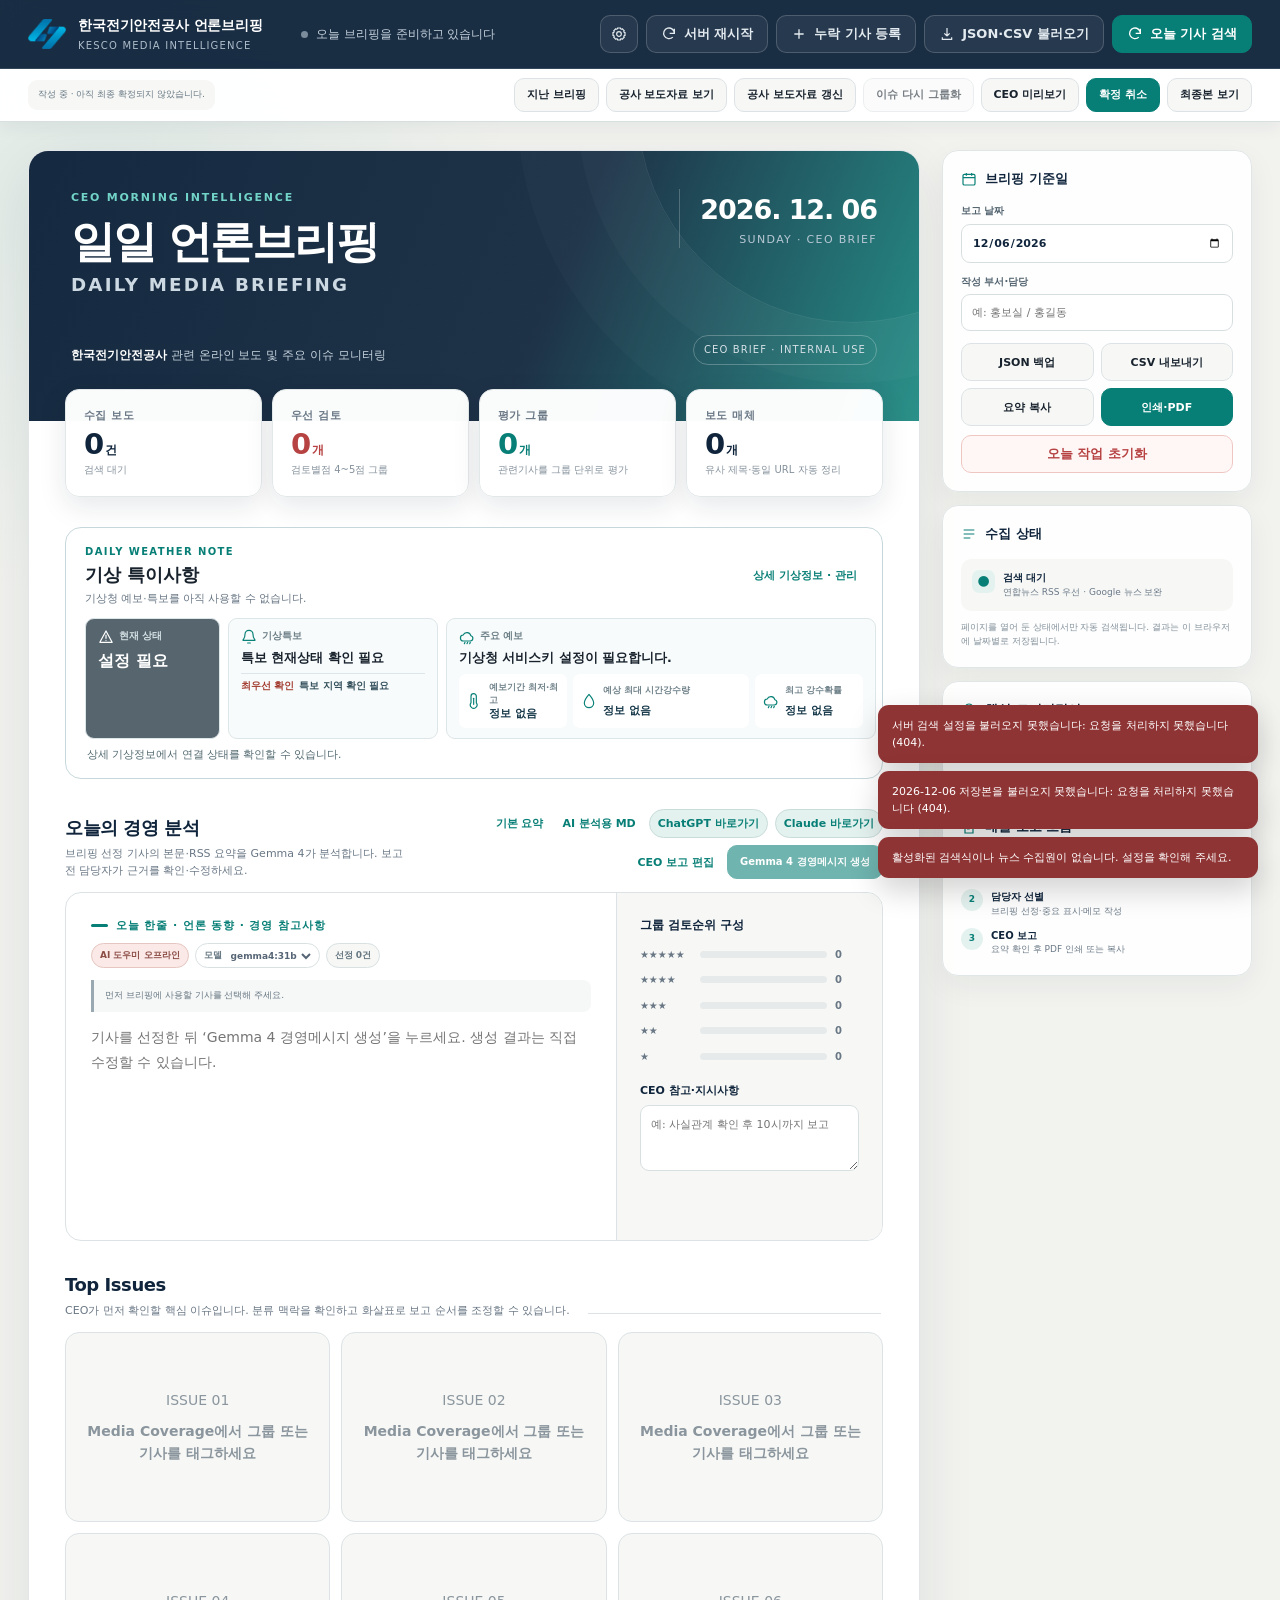
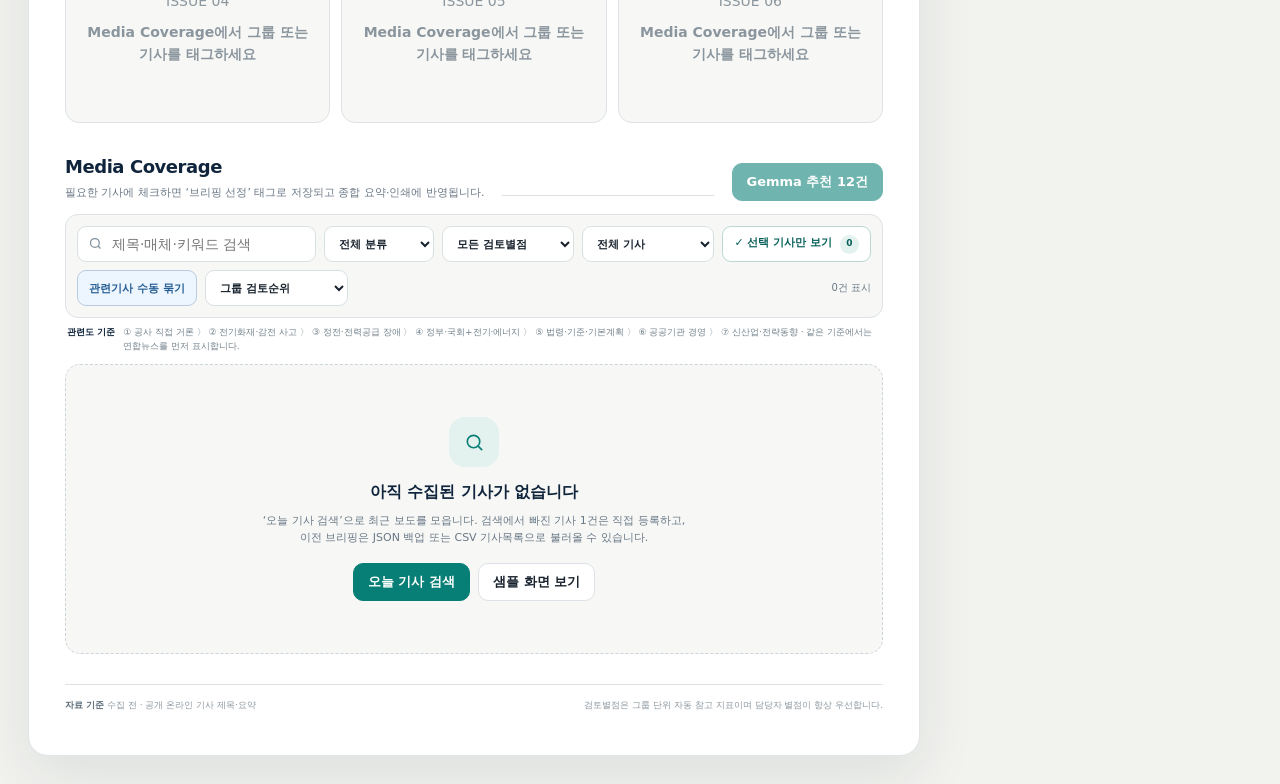
==== commit 784c5add: "feat: add finalization cancellation workflow" ====
--- a/frontend/index.html
+++ b/frontend/index.html
@@ -52,11 +52,10 @@
       <button class="btn btn-subtle" id="historyBtn">지난 브리핑</button>
       <button class="btn btn-subtle" id="viewKescoPressBtn">공사 보도자료 보기</button>
       <button class="btn btn-subtle" id="refreshKescoPressBtn" title="공사 홍보센터의 최신 보도자료 원문을 별도로 저장합니다">공사 보도자료 갱신</button>
-      <button class="btn btn-subtle" id="reclusterBtn" data-testid="recluster-issues" disabled>이슈 재군집화</button>
+      <button class="btn btn-subtle" id="reclusterBtn" data-testid="recluster-issues" disabled>이슈 다시 그룹화</button>
       <button class="btn btn-subtle" id="previewBtn">CEO 미리보기</button>
-      <button class="btn btn-primary" id="finalizeBtn">최종 확정</button>
+      <button class="btn btn-primary" id="cancelFinalizeBtn" hidden>확정 취소</button>
       <button class="btn btn-subtle" id="finalReportBtn" hidden>최종본 보기</button>
-      <button class="btn btn-primary" id="reopenBtn" hidden>수정 재개</button>
     </div>
   </section>
 
@@ -86,10 +85,10 @@
             <div class="kpi-label">수집 보도</div><div class="kpi-value" id="kpiTotal">0<small>건</small></div><div class="kpi-note" id="kpiTotalNote">검색 대기</div>
           </div>
           <div class="kpi risk">
-            <div class="kpi-label">우선 검토</div><div class="kpi-value" id="kpiRisk">0<small>개</small></div><div class="kpi-note">검토별점 4~5점 군집</div>
+            <div class="kpi-label">우선 검토</div><div class="kpi-value" id="kpiRisk">0<small>개</small></div><div class="kpi-note">검토별점 4~5점 그룹</div>
           </div>
           <div class="kpi positive">
-            <div class="kpi-label">평가 군집</div><div class="kpi-value" id="kpiPositive">0<small>개</small></div><div class="kpi-note">관련기사를 군집 단위로 평가</div>
+            <div class="kpi-label">평가 그룹</div><div class="kpi-value" id="kpiPositive">0<small>개</small></div><div class="kpi-note">관련기사를 그룹 단위로 평가</div>
           </div>
           <div class="kpi">
             <div class="kpi-label">보도 매체</div><div class="kpi-value" id="kpiSources">0<small>개</small></div><div class="kpi-note" id="kpiSourceNote">중복 제목 자동 정리</div>
@@ -156,7 +155,7 @@
               <div id="printSummary" class="print-summary"></div>
             </div>
             <aside class="summary-side">
-              <h3>군집 검토순위 구성</h3>
+              <h3>그룹 검토순위 구성</h3>
               <div class="risk-stack">
                 <div class="risk-row"><span>★★★★★</span><div class="risk-track"><div id="star5Bar" class="risk-fill star-5" style="width:0"></div></div><strong id="star5Count">0</strong></div>
                 <div class="risk-row"><span>★★★★</span><div class="risk-track"><div id="star4Bar" class="risk-fill star-4" style="width:0"></div></div><strong id="star4Count">0</strong></div>
@@ -197,7 +196,7 @@
             <button type="button" id="selectedOnlyBtn" class="selection-toggle" aria-pressed="false">✓ 선택 기사만 보기 <strong id="selectedOnlyCount">0</strong></button>
             <button type="button" id="manualGroupModeBtn" class="manual-group-btn">관련기사 수동 묶기</button>
             <label class="sr-only" for="sortOrder">정렬</label>
-            <select id="sortOrder" class="control-select"><option value="review">군집 검토순위</option><option value="relevance">공사 관련도순</option><option value="collection">관련기사 수집순</option><option value="newest">최신순</option><option value="source">매체순</option></select>
+            <select id="sortOrder" class="control-select"><option value="review">그룹 검토순위</option><option value="relevance">공사 관련도순</option><option value="collection">관련기사 수집순</option><option value="newest">최신순</option><option value="source">매체순</option></select>
             <span class="count-label" id="visibleCount">0건 표시</span>
           </div>
           <div class="relevance-guide no-print"><strong>관련도 기준</strong><span>① 공사 직접 거론 〉 ② 전기화재·감전 사고 〉 ③ 정전·전력공급 장애 〉 ④ 정부·국회+전기·에너지 〉 ⑤ 법령·기준·기본계획 〉 ⑥ 공공기관 경영 〉 ⑦ 신산업·전략동향 · 같은 기준에서는 연합뉴스를 먼저 표시합니다.</span></div>
@@ -206,7 +205,7 @@
 
         <footer class="report-footer">
           <div><strong>자료 기준</strong> <span id="footerTimestamp">수집 전</span> · 공개 온라인 기사 제목·요약</div>
-          <div>검토별점은 군집 단위 자동 참고 지표이며 담당자 별점이 항상 우선합니다.</div>
+          <div>검토별점은 그룹 단위 자동 참고 지표이며 담당자 별점이 항상 우선합니다.</div>
         </footer>
       </div>
     </article>
@@ -420,7 +419,7 @@
 
   <div class="overlay" id="clusterOverlay" role="dialog" aria-modal="true" aria-labelledby="clusterModalTitle">
     <div class="modal cluster-modal">
-      <div class="modal-header"><h2 id="clusterModalTitle">이슈 재군집화 제안</h2><button class="close-btn" data-close="clusterOverlay" aria-label="닫기">×</button></div>
+      <div class="modal-header"><h2 id="clusterModalTitle">이슈 그룹 변경 제안</h2><button class="close-btn" data-close="clusterOverlay" aria-label="닫기">×</button></div>
       <div class="modal-body">
         <p class="cluster-helper">제안 생성만으로 작업본은 바뀌지 않습니다. 기사 묶음을 검토한 뒤 아래의 ‘제안 적용’을 눌러야 반영됩니다.</p>
         <div class="cluster-threshold">
@@ -490,6 +489,6 @@
   <div class="toast-region" id="toastRegion" aria-live="polite"></div>
 
   <script src="js/restart-guard.js?v=20260720-1"></script>
-  <script type="module" src="js/app.js?v=20260722-1"></script>
+  <script type="module" src="js/app.js?v=20260722-3"></script>
 </body>
 </html>
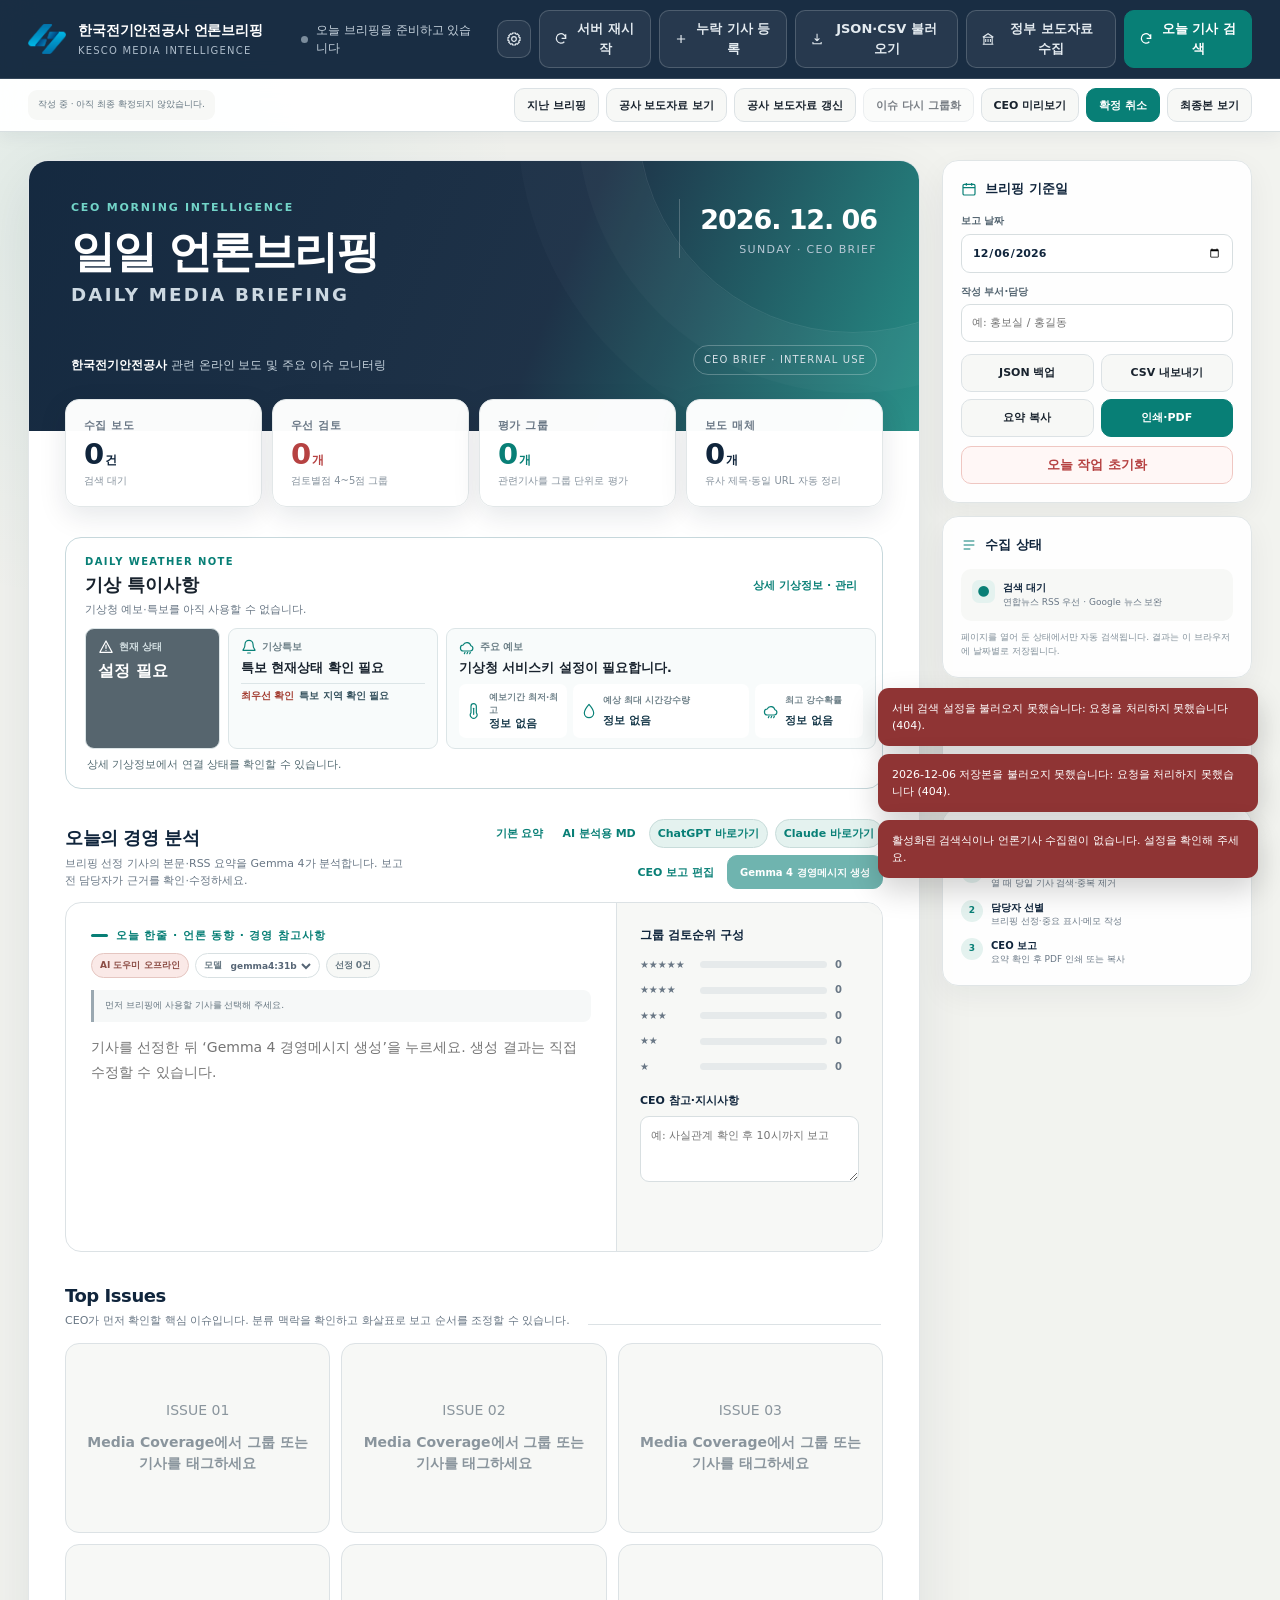
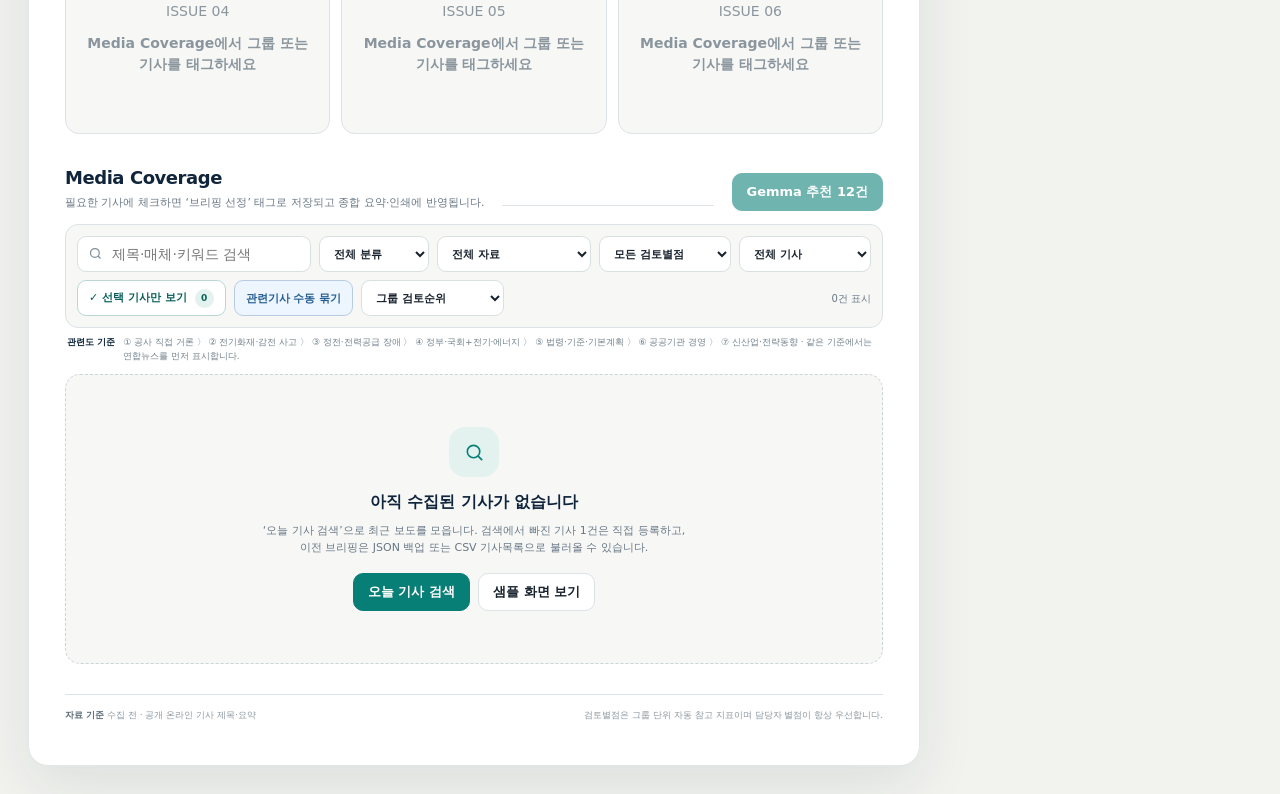
==== commit 142cf67c: "feat: add government press release collection" ====
--- a/frontend/index.html
+++ b/frontend/index.html
@@ -36,12 +36,15 @@
         <button class="btn btn-ghost hide-mobile" id="importBtn" title="이전에 내보낸 브리핑 JSON 백업 또는 CSV 기사목록을 불러옵니다">
           <svg viewBox="0 0 24 24" fill="none" stroke="currentColor" stroke-width="1.8"><path d="M12 3v12m0 0 4-4m-4 4-4-4M5 17v3h14v-3"/></svg>JSON·CSV 불러오기
         </button>
+        <button class="btn btn-ghost" id="governmentPressBtn" data-testid="refresh-government-press" title="공공데이터포털 정책브리핑 API에서 최근 24시간 전 부처 보도자료를 수집합니다">
+          <svg viewBox="0 0 24 24" fill="none" stroke="currentColor" stroke-width="1.8"><path d="M3 21h18M5 21V9h14v12M3 9l9-6 9 6M8 12v5m4-5v5m4-5v5"/></svg><span>정부 보도자료 수집</span>
+        </button>
         <button class="btn btn-primary" id="refreshBtn" data-testid="refresh-news">
           <svg viewBox="0 0 24 24" fill="none" stroke="currentColor" stroke-width="2"><path d="M20 11a8 8 0 1 0-2.34 5.66M20 4v7h-7"/></svg><span>오늘 기사 검색</span>
         </button>
       </nav>
     </div>
-    <div id="searchProgress" class="search-progress" role="progressbar" aria-label="오늘 기사 검색 진행률" aria-valuemin="0" aria-valuemax="100" aria-valuenow="0" hidden>
+    <div id="searchProgress" class="search-progress" role="progressbar" aria-label="자료 수집 진행률" aria-valuemin="0" aria-valuemax="100" aria-valuenow="0" hidden>
       <span id="searchProgressBar"></span>
     </div>
   </header>
@@ -187,6 +190,8 @@
             </div>
             <label class="sr-only" for="categoryFilter">분류 필터</label>
             <select id="categoryFilter" class="control-select"><option value="all">전체 분류</option></select>
+            <label class="sr-only" for="sourceTypeFilter">자료 유형 필터</label>
+            <select id="sourceTypeFilter" class="control-select"><option value="all">전체 자료</option><option value="government_press_release">정부부처 보도자료</option><option value="media_article">언론기사</option></select>
             <label class="sr-only" for="riskFilter">검토별점 필터</label>
             <select id="riskFilter" class="control-select">
               <option value="all">모든 검토별점</option><option value="5">★★★★★</option><option value="4">★★★★</option><option value="3">★★★</option><option value="2">★★</option><option value="1">★</option>
@@ -386,7 +391,7 @@
 
         <section class="settings-section">
           <h3>데이터 연결</h3>
-          <p>연합뉴스 공식 RSS를 먼저 읽고 Google 뉴스 RSS로 보완하며, 수집 경로가 실패하면 GDELT 공개 기사 색인을 시도합니다.</p>
+          <p>기사 검색은 연합뉴스 공식 RSS와 검색식, 국무조정실·기후부 직접 수집을 실행합니다. 별도의 ‘정부 보도자료 수집’ 버튼은 공공데이터포털 정책브리핑 API만 호출합니다.</p>
           <div class="setting-box toggle-line" style="margin-bottom:11px"><input id="settingYonhap" type="checkbox"><div><strong>연합뉴스 공식 RSS 우선 수집</strong><small>최근 종합 뉴스에서 지정 관련도 기준과 일치하는 기사만 반영합니다.</small></div></div>
           <div class="setting-box toggle-line" style="margin-bottom:11px"><input id="settingOpmPress" type="checkbox"><div><strong>국무조정실(총리실) 보도자료 직접 수집</strong><small>opm.go.kr 보도자료 목록을 직접 읽어옵니다.</small></div></div>
           <div class="setting-box toggle-line" style="margin-bottom:11px"><input id="settingMePress" type="checkbox"><div><strong>기후에너지환경부 보도자료 직접 수집</strong><small>me.go.kr 보도자료 목록을 직접 읽어옵니다.</small></div></div>
@@ -489,6 +494,6 @@
   <div class="toast-region" id="toastRegion" aria-live="polite"></div>
 
   <script src="js/restart-guard.js?v=20260720-1"></script>
-  <script type="module" src="js/app.js?v=20260722-3"></script>
+  <script type="module" src="js/app.js?v=20260723-5"></script>
 </body>
 </html>
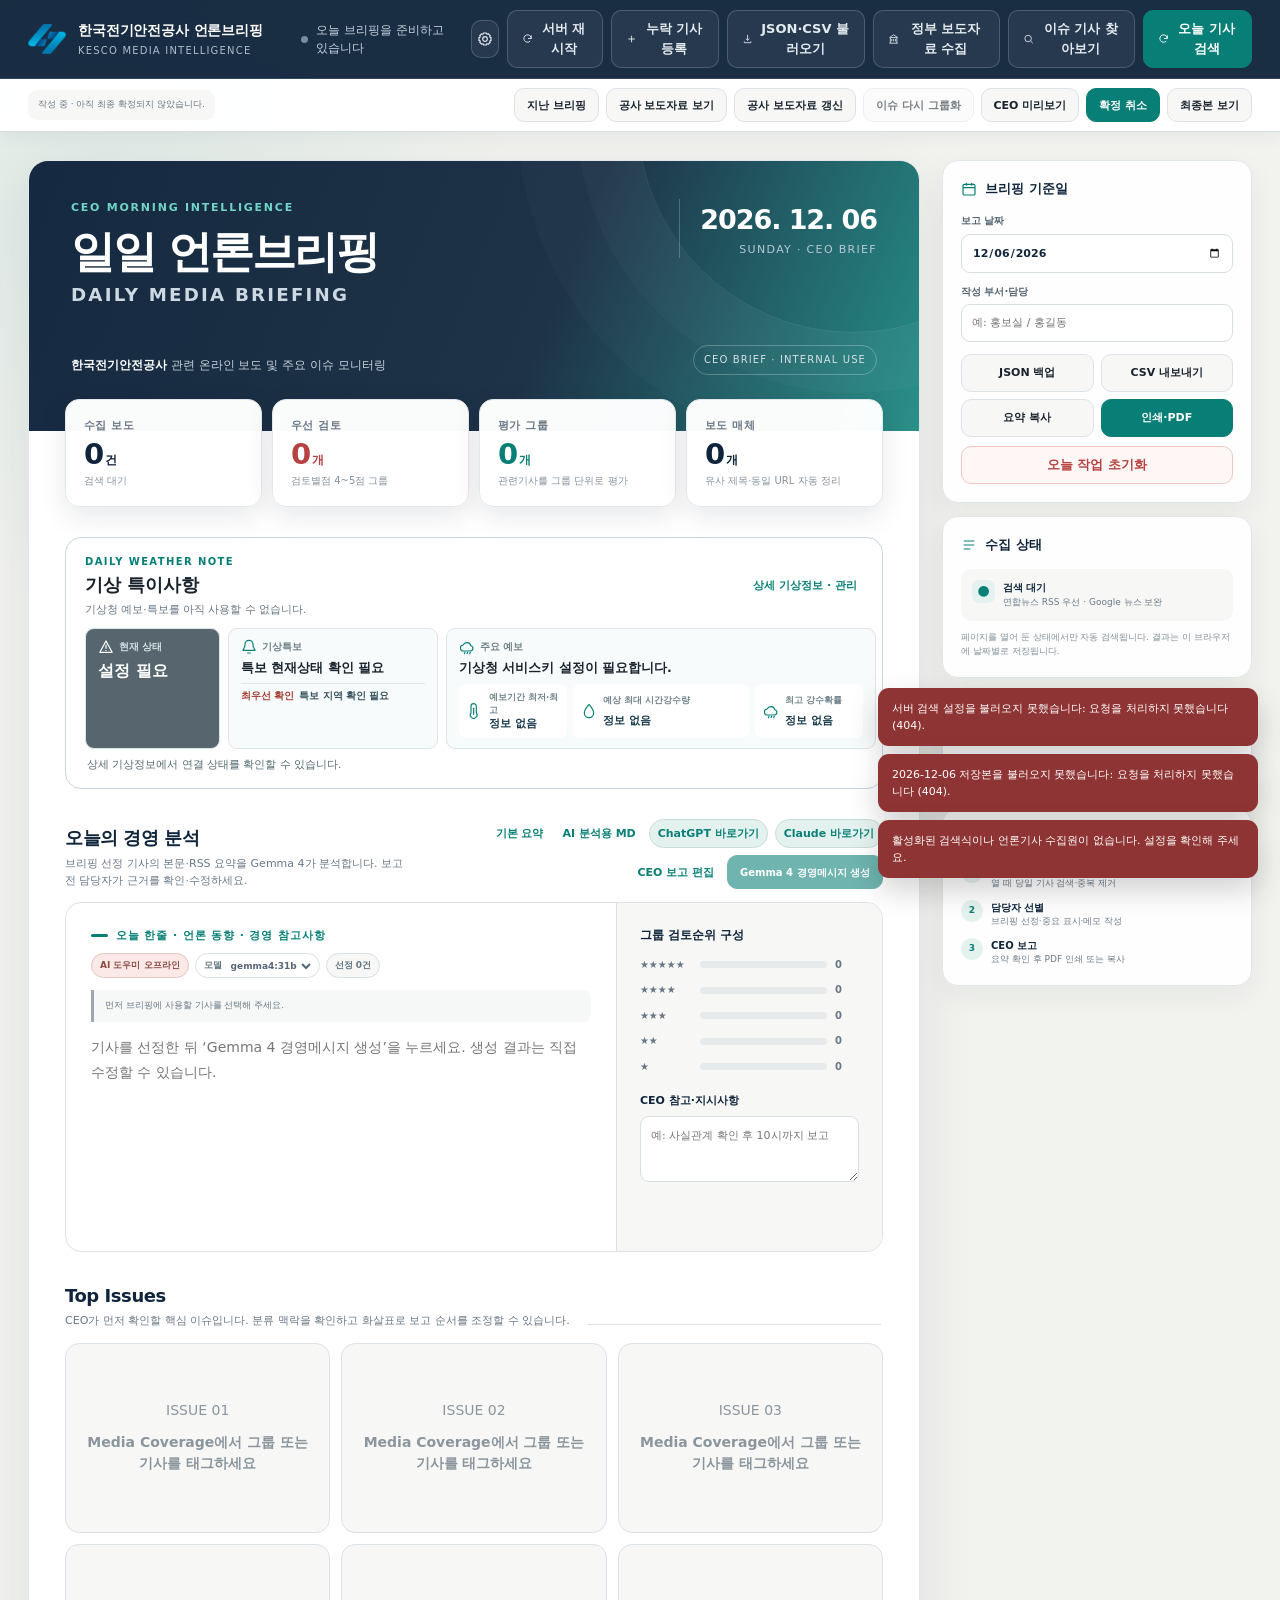
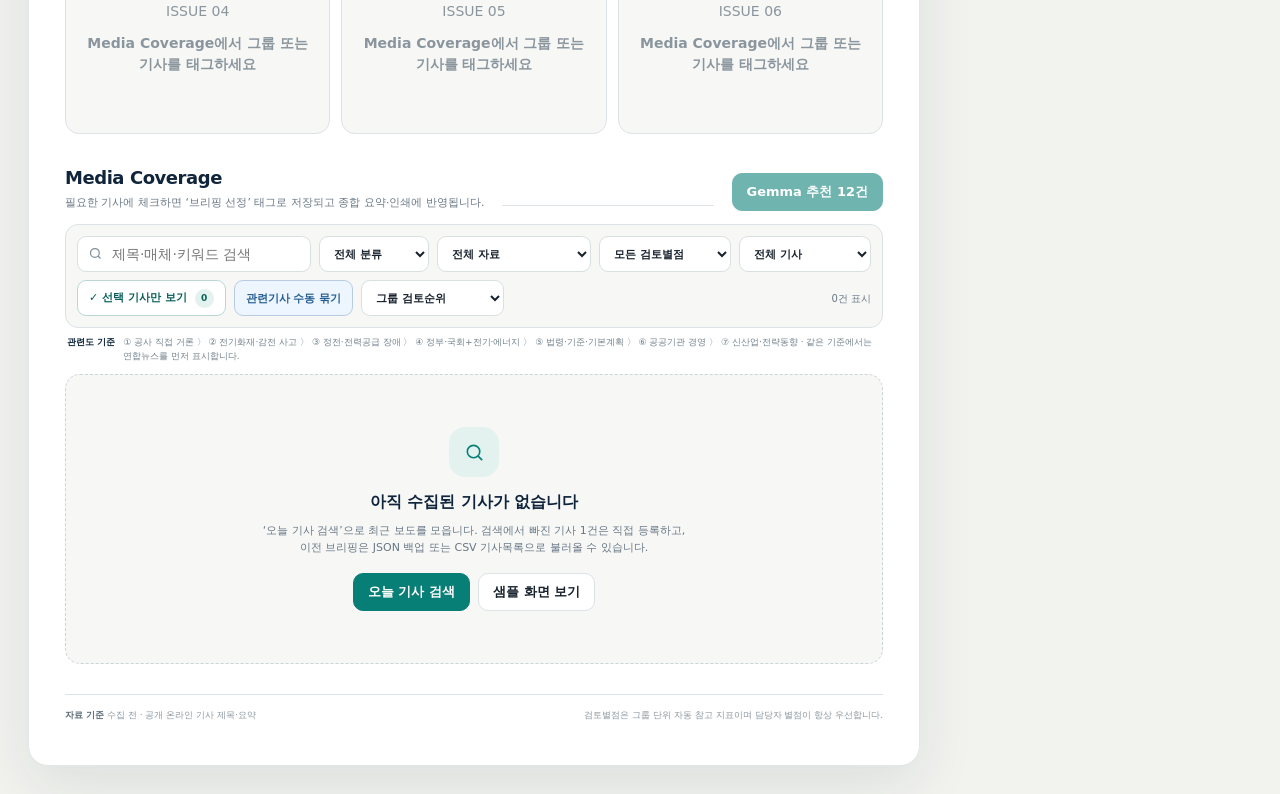
==== commit ad0da1d8: "feat: '이슈 기사 찾아보기' 버튼 신설 — 버려진 기사에서 큰 이슈 탐색 공사와 무관해도 여러 매체가 크게 다룬 사건을 따로 보여주는 기능. 본 파이프라인 (관련도·우선순위·" ====
--- a/frontend/index.html
+++ b/frontend/index.html
@@ -6,7 +6,7 @@
   <meta name="color-scheme" content="light">
   <title>한국전기안전공사 CEO 언론브리핑</title>
   <link rel="icon" href="assets/kesco-symbol.png" type="image/png">
-  <link rel="stylesheet" href="css/app.css?v=20260722-1">
+  <link rel="stylesheet" href="css/app.css?v=20260723-30">
   <link rel="stylesheet" href="css/print.css">
 </head>
 <body>
@@ -38,6 +38,9 @@
         </button>
         <button class="btn btn-ghost" id="governmentPressBtn" data-testid="refresh-government-press" title="공공데이터포털 정책브리핑 API에서 최근 24시간 전 부처 보도자료를 수집합니다">
           <svg viewBox="0 0 24 24" fill="none" stroke="currentColor" stroke-width="1.8"><path d="M3 21h18M5 21V9h14v12M3 9l9-6 9 6M8 12v5m4-5v5m4-5v5"/></svg><span>정부 보도자료 수집</span>
+        </button>
+        <button class="btn btn-ghost" id="discoveredIssuesBtn" title="관련도 미달로 제외됐던 기사 중 여러 매체가 함께 다룬 큰 이슈를 찾아 보여줍니다">
+          <svg viewBox="0 0 24 24" fill="none" stroke="currentColor" stroke-width="1.8"><circle cx="11" cy="11" r="7"/><path d="m21 21-4.3-4.3"/></svg><span>이슈 기사 찾아보기</span>
         </button>
         <button class="btn btn-primary" id="refreshBtn" data-testid="refresh-news">
           <svg viewBox="0 0 24 24" fill="none" stroke="currentColor" stroke-width="2"><path d="M20 11a8 8 0 1 0-2.34 5.66M20 4v7h-7"/></svg><span>오늘 기사 검색</span>
@@ -341,6 +344,17 @@
     </div>
   </div>
 
+  <div class="overlay" id="discoveredIssuesOverlay" role="dialog" aria-modal="true" aria-labelledby="discoveredIssuesTitle">
+    <div class="modal">
+      <div class="modal-header"><div><h2 id="discoveredIssuesTitle">이슈 기사 찾아보기</h2><p id="discoveredIssuesMeta">관련도 미달로 제외됐던 기사 중 여러 매체가 함께 다룬 큰 이슈입니다.</p></div><button class="close-btn" data-close="discoveredIssuesOverlay" aria-label="닫기">×</button></div>
+      <div class="modal-body">
+        <p class="history-helper">‘오늘 기사 검색’에서 공사 관련도가 낮아 브리핑 후보에서 빠진 기사 중, 같은 사건을 여러 매체가 함께 다룬 것만 모았습니다(연예·스포츠 제외). 참고용이며 브리핑에는 반영되지 않습니다.</p>
+        <div class="discovered-issues-list" id="discoveredIssuesList"></div>
+      </div>
+      <div class="modal-footer"><button class="btn" data-close="discoveredIssuesOverlay">닫기</button><button class="btn btn-primary" id="discoveredIssuesRefreshBtn">다시 찾기</button></div>
+    </div>
+  </div>
+
   <div class="overlay" id="historyOverlay" role="dialog" aria-modal="true" aria-labelledby="historyTitle">
     <div class="modal">
       <div class="modal-header"><h2 id="historyTitle">지난 언론브리핑·CEO 보고서</h2><button class="close-btn" data-close="historyOverlay" aria-label="닫기">×</button></div>
@@ -494,6 +508,6 @@
   <div class="toast-region" id="toastRegion" aria-live="polite"></div>
 
   <script src="js/restart-guard.js?v=20260720-1"></script>
-  <script type="module" src="js/app.js?v=20260723-5"></script>
+  <script type="module" src="js/app.js?v=20260723-30"></script>
 </body>
 </html>
--- a/frontend/css/app.css
+++ b/frontend/css/app.css
@@ -394,6 +394,16 @@
 .article-body-preview dt, .article-body-preview dd { margin: 0; color: #657981; font-size: 8.5px; }
 .article-body-preview dd { color: #263f4c; font-weight: 800; }
 .article-body-preview p { max-height: 220px; margin: 0; overflow: auto; color: #324c57; font-size: 10px; line-height: 1.65; white-space: pre-wrap; }
+.manual-body-editor { display: grid; gap: 9px; padding: 11px; border: 1px solid #86c9bf; border-radius: 9px; background: #f2fbf9; }
+.manual-body-editor label { display: grid; gap: 5px; color: var(--navy); font-size: 10px; font-weight: 800; }
+.manual-body-editor label span { color: var(--muted); font-size: 8.5px; font-weight: 600; }
+.manual-body-editor input, .manual-body-editor textarea { width: 100%; border: 1px solid #c7d8da; border-radius: 7px; background: #fff; color: #263f4c; font: inherit; font-size: 10px; line-height: 1.6; }
+.manual-body-editor input { min-height: 34px; padding: 7px 9px; }
+.manual-body-editor textarea { min-height: 180px; padding: 9px; resize: vertical; }
+.manual-body-editor-actions { display: flex; justify-content: flex-end; gap: 6px; }
+.manual-body-editor-actions button { min-height: 32px; padding: 6px 10px; border: 1px solid #c7d8da; border-radius: 7px; background: #fff; color: #526b75; font-size: 9px; font-weight: 800; }
+.manual-body-editor-actions .manual-body-save { border-color: var(--teal); background: var(--teal); color: #fff; }
+.article-manual-body-editor { grid-column: 2 / -1; }
 .representative-missing { display: grid; gap: 2px; margin: 8px 0 0; padding: 8px 10px; border: 1px solid #e2b2ae; border-radius: 8px; background: #fff4f2; }
 .representative-missing strong { color: #983d34; font-size: 10px; }
 .representative-missing span { color: #765d59; font-size: 9px; }
@@ -414,6 +424,9 @@
 .related-search-btn { min-width: 84px; height: 30px; padding: 0 8px; border: 1px solid #7eb1dc; border-radius: 8px; background: #edf6ff; color: #245d92; font-size: 9px; font-weight: 850; cursor: pointer; }
 .related-search-btn:hover:not(:disabled) { border-color: #2472b8; background: #dceeff; }
 .related-search-btn:disabled { cursor: not-allowed; opacity: .55; }
+.article-body-edit-btn { min-width: 84px; min-height: 30px; padding: 5px 8px; border: 1px solid #86c9bf; border-radius: 8px; background: #f2fbf9; color: var(--teal-dark); font-size: 9px; font-weight: 850; cursor: pointer; }
+.article-body-edit-btn:hover:not(:disabled) { border-color: var(--teal); background: #e3f6f2; }
+.article-body-edit-btn:disabled { cursor: not-allowed; opacity: .55; }
 .small-icon {
   width: 31px; height: 31px; padding: 0; border: 1px solid #dde2e4; border-radius: 8px; background: #fff; color: #798892; display: grid; place-items: center;
 }
@@ -516,6 +529,16 @@
 .modal-footer { position: sticky; bottom: 0; display: flex; justify-content: flex-end; gap: 8px; padding: 15px 22px; border-top: 1px solid var(--line); background: rgba(255,255,255,.97); }
 .history-helper { margin: 0 0 14px; color: var(--muted); font-size: 11px; }
 .history-list { display: grid; gap: 10px; }
+.discovered-issues-list { display: grid; gap: 14px; }
+.discovered-empty { margin: 8px 0; color: var(--muted); font-size: 12px; line-height: 1.5; }
+.discovered-issue { border: 1px solid var(--line); border-radius: 12px; background: var(--soft); padding: 14px 16px; }
+.discovered-issue-head { display: flex; gap: 12px; align-items: flex-start; }
+.discovered-rank { flex: 0 0 auto; width: 26px; height: 26px; border-radius: 999px; background: #326c9c; color: #fff; font-weight: 700; font-size: 13px; display: grid; place-items: center; }
+.discovered-issue-head h3 { margin: 0; font-size: 14px; line-height: 1.4; }
+.discovered-count { margin: 3px 0 0; color: var(--muted); font-size: 11px; }
+.discovered-links { list-style: none; margin: 10px 0 0; padding: 0 0 0 38px; display: grid; gap: 6px; }
+.discovered-links li { font-size: 12px; line-height: 1.45; }
+.discovered-source { color: var(--muted); font-size: 11px; }
 .history-item { display: grid; grid-template-columns: minmax(150px, .8fr) minmax(280px, 1.2fr); gap: 14px; align-items: center; padding: 14px; border: 1px solid var(--line); border-radius: 12px; background: var(--soft); }
 .history-summary strong { color: var(--navy); font-size: 14px; }
 .history-summary small { display: block; margin-top: 4px; color: var(--muted); font-size: 9px; }
